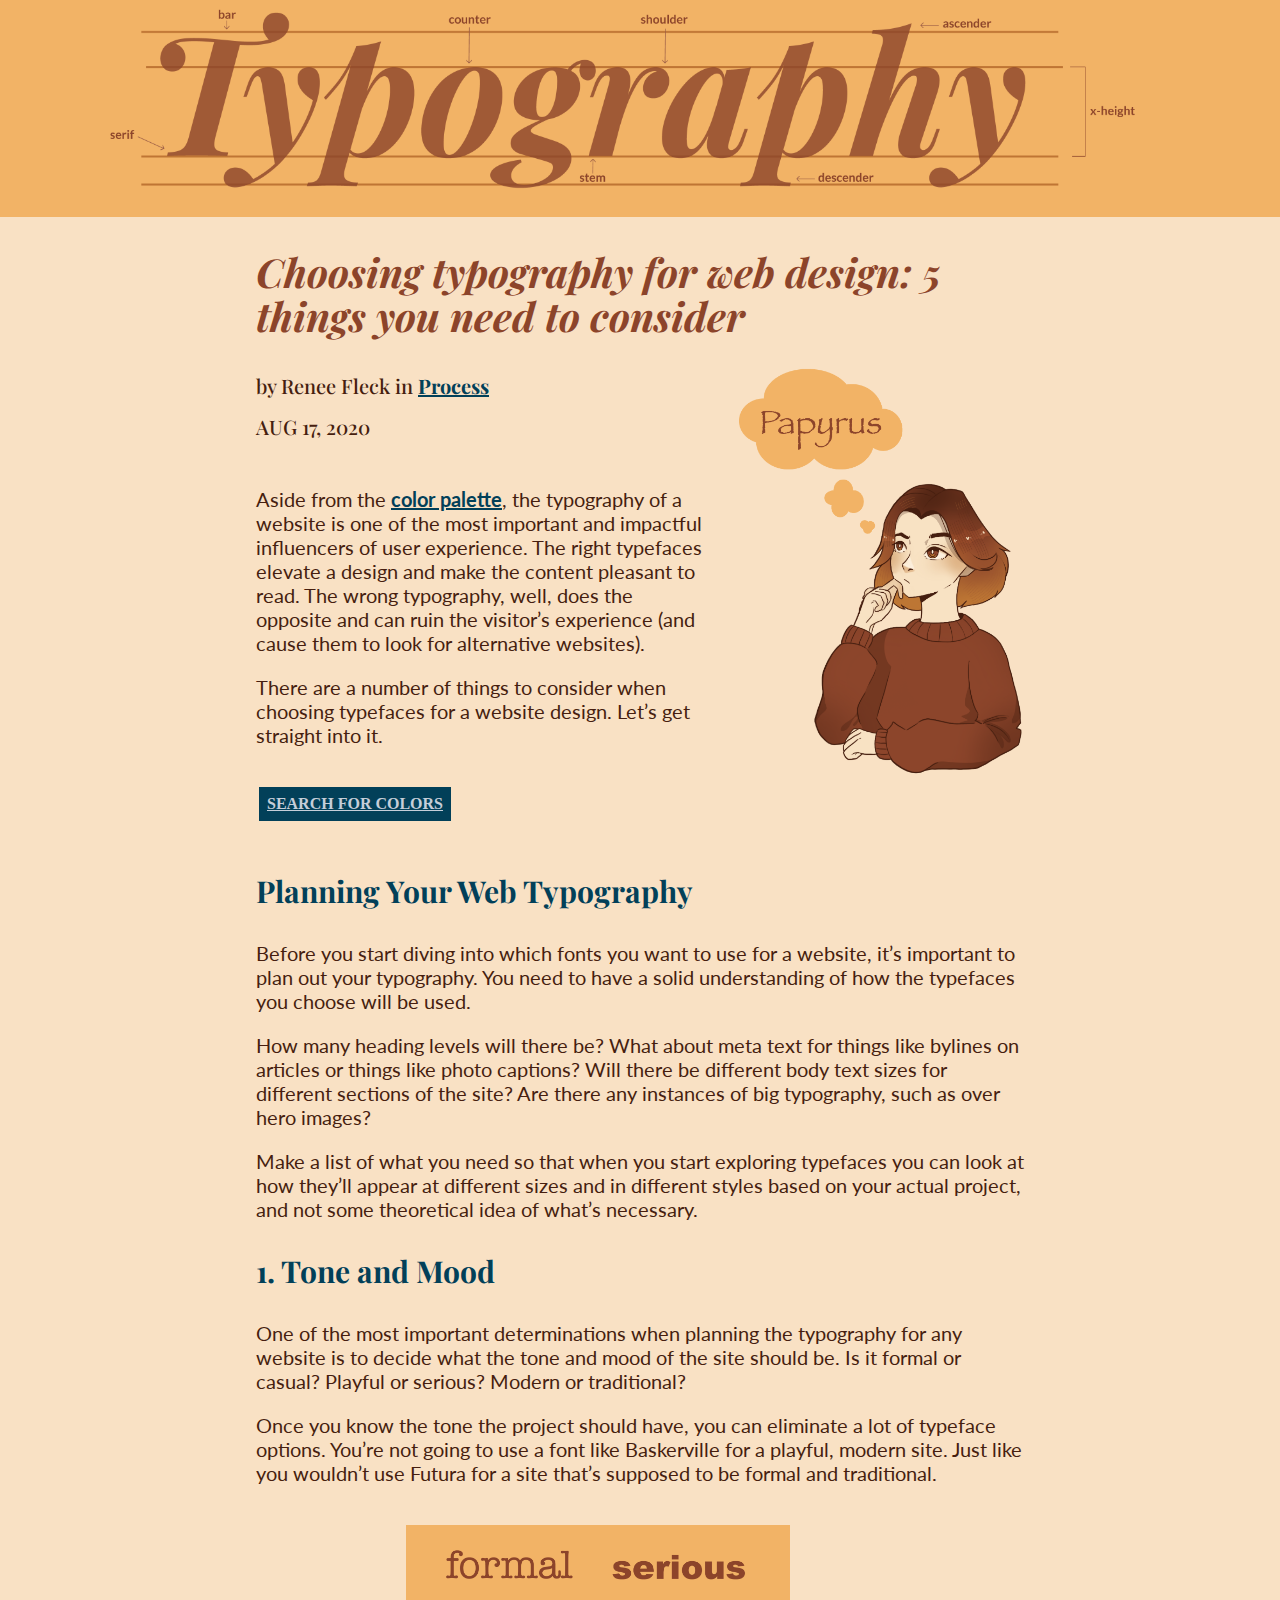
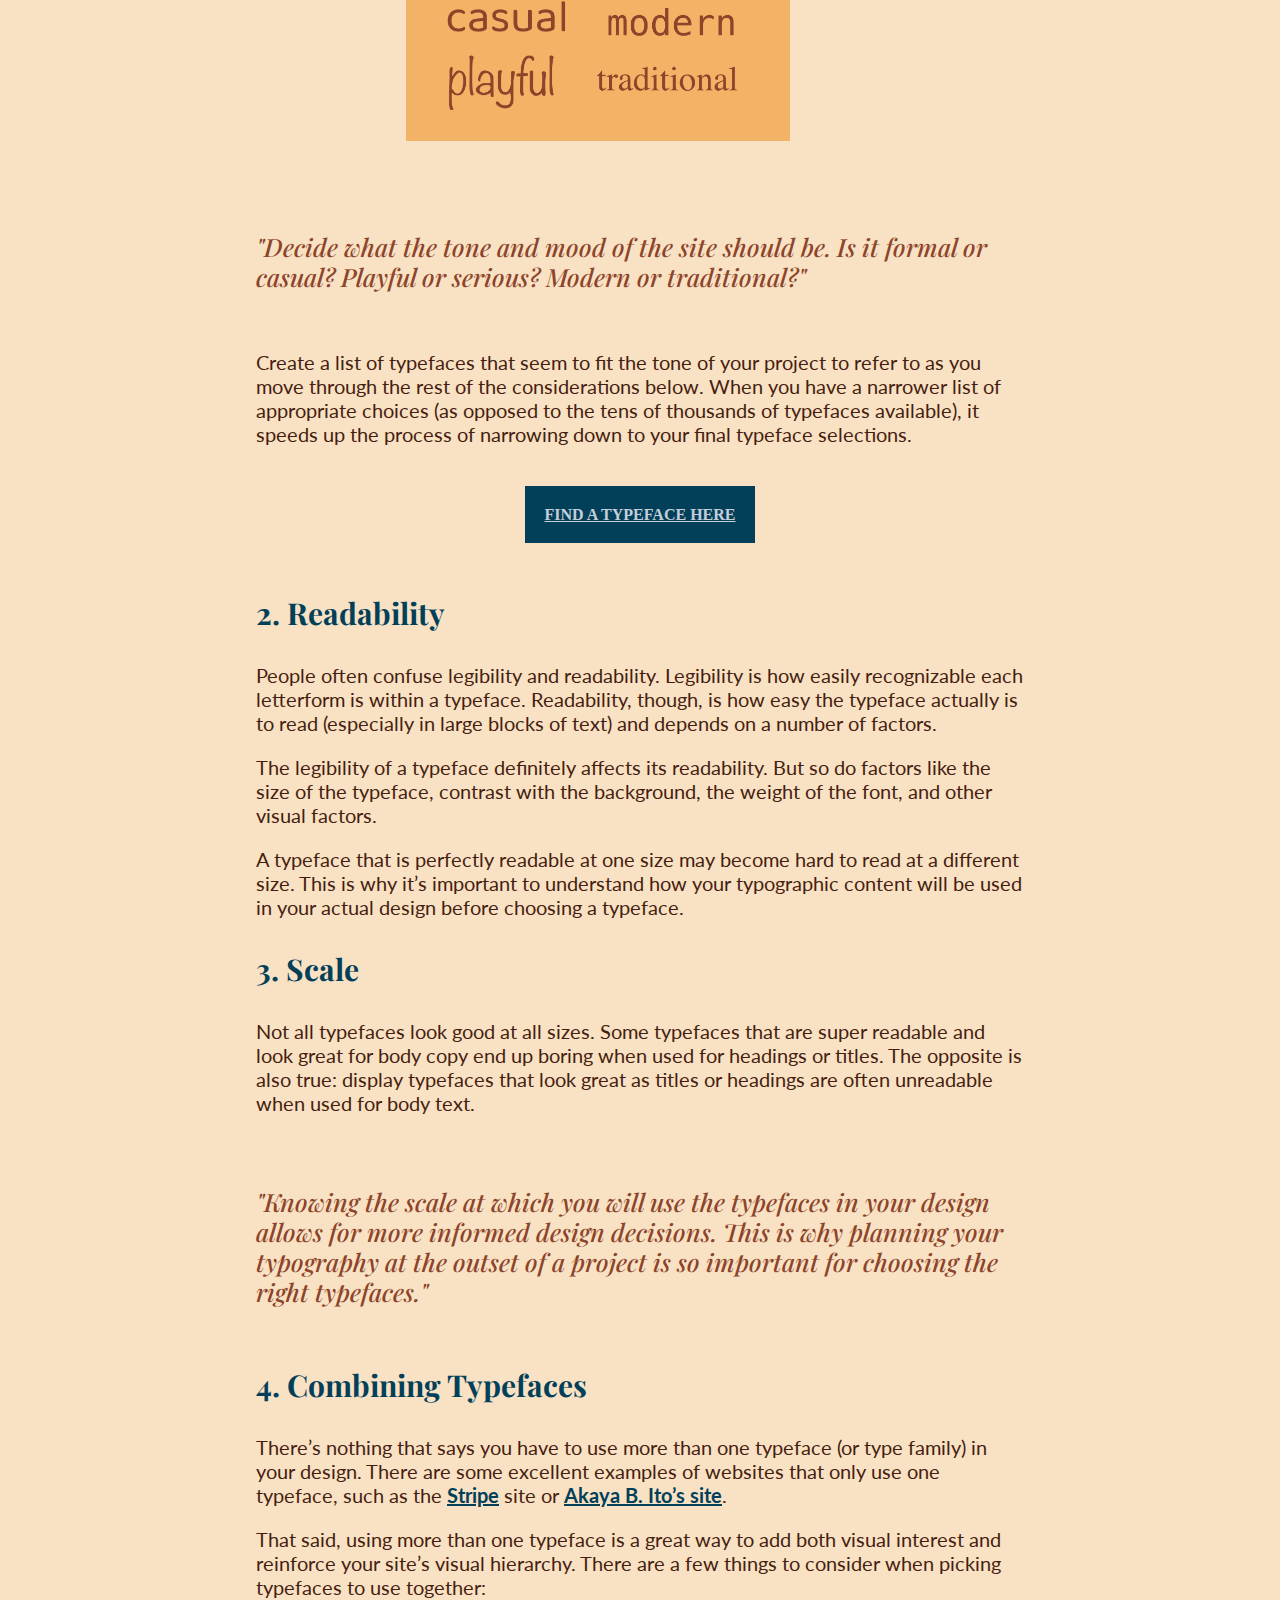
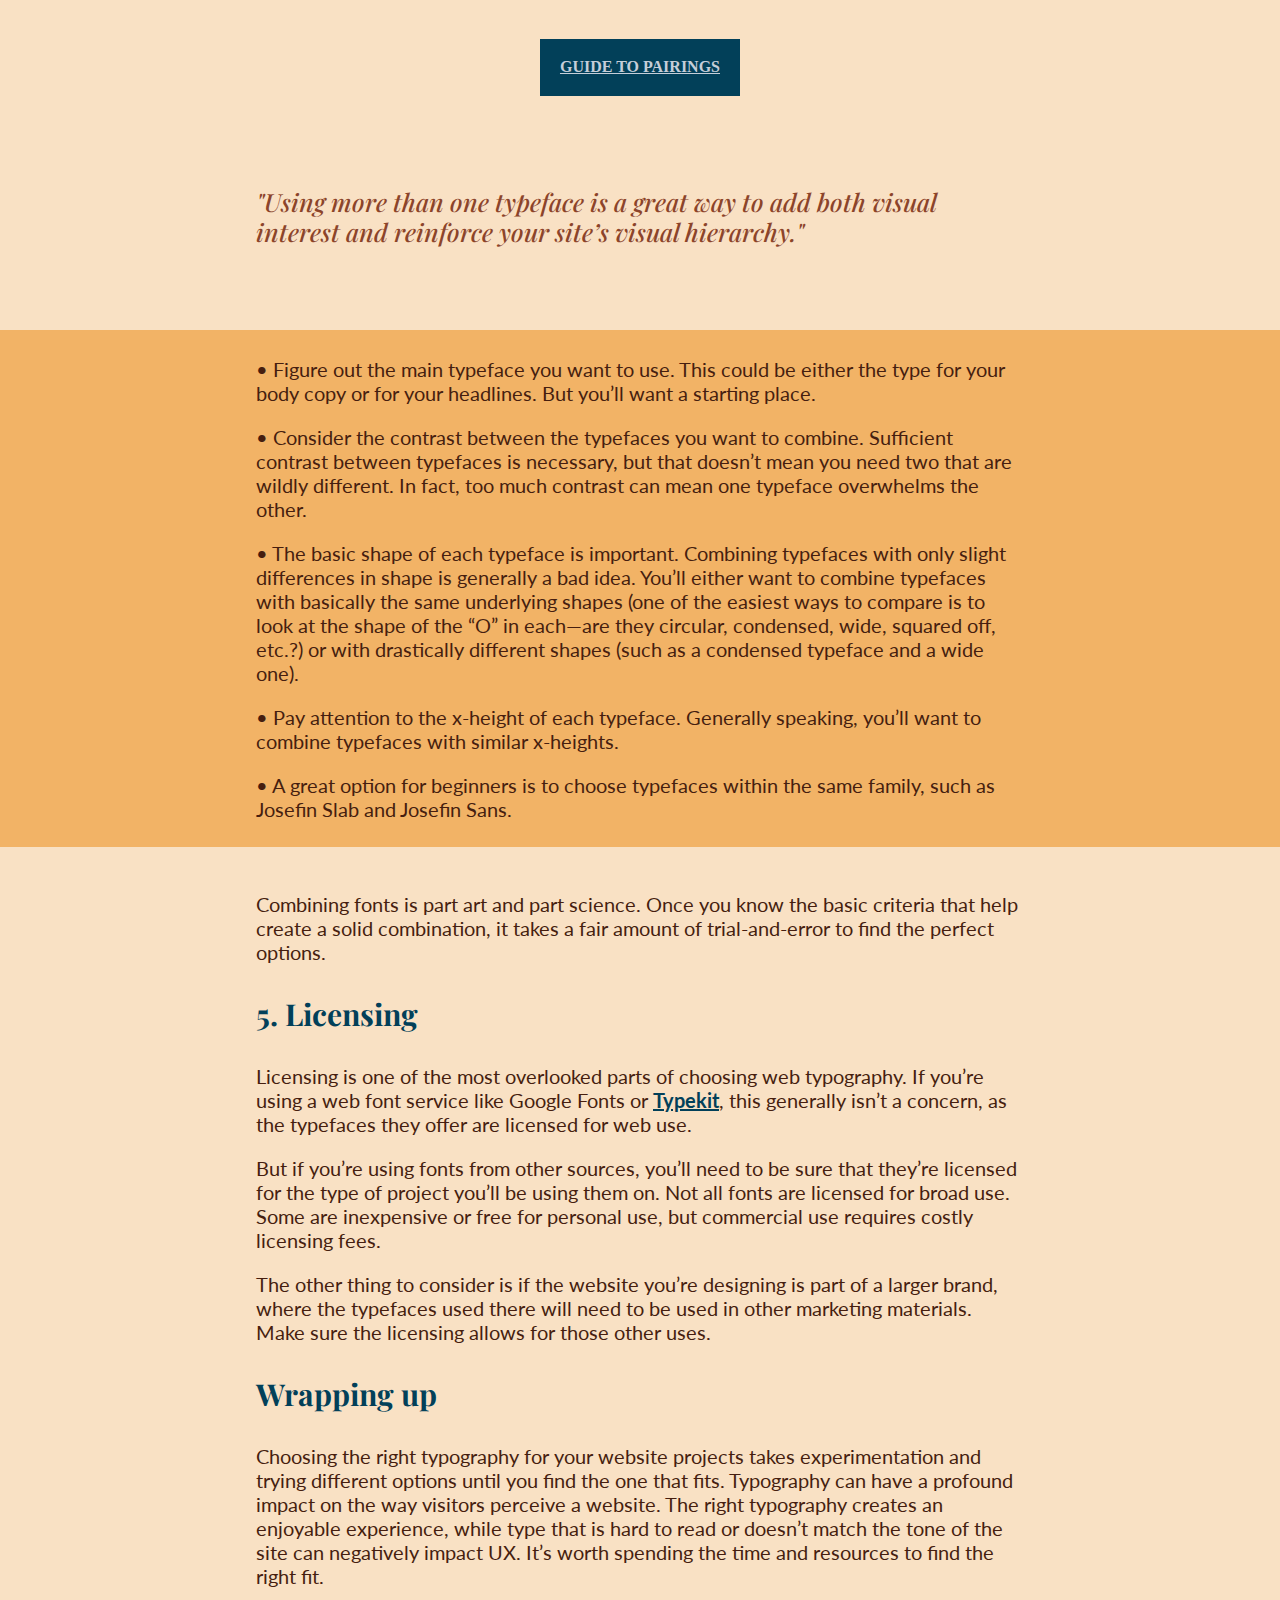
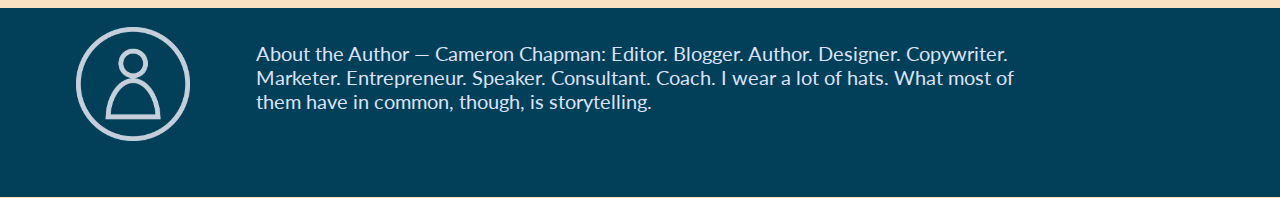
==== index.html @ a869e42e "Add files via upload" ====
<!doctype html>
<html>
<head>
<meta charset="UTF-8">
<title>Typography</title>
	<style type="text/css"> </style>
	<script type="text/javascript" src="JS/JS_animations.js"></script>
<link href="style.css" rel="stylesheet" type="text/css">
<link rel="preconnect" href="https://fonts.googleapis.com">
<link rel="preconnect" href="https://fonts.gstatic.com" crossorigin>
<link href="https://fonts.googleapis.com/css2?family=Playfair+Display:ital,wght@0,400..900;1,400..900&display=swap" rel="stylesheet">
	
	<link rel="preconnect" href="https://fonts.googleapis.com">
<link rel="preconnect" href="https://fonts.gstatic.com" crossorigin>
<link href="https://fonts.googleapis.com/css2?family=Lato:ital,wght@0,100;0,300;0,400;0,700;0,900;1,100;1,300;1,400;1,700;1,900&family=Playfair+Display:ital,wght@0,400..900;1,400..900&display=swap" rel="stylesheet">
	
</head>

<body>
	
<div class="image-wrap"></div>
	<header> 
	<h1>Choosing typography for web design: 5 things you need to consider</h1> <div class="rightAlign thinking"></div>
<h4>by Renee Fleck in <a href="https://dribbble.com/stories/categories/process" target="_blank">Process</a></h4> 
<p><h5>AUG 17, 2020</h5></p> </header>
		
	
	<p>Aside from the <a href="https://dribbble.com/stories/2018/12/19/choosing-colors-for-web-design-a-practical-ui-color-application-guide" target="_blank">color palette</a>, the typography of a website is one of the most important and impactful influencers of user experience. The right typefaces elevate a design and make the content pleasant to read. The wrong typography, well, does the opposite and can ruin the visitor’s experience (and cause them to look for alternative websites).</p> 
	
	<p>There are a number of things to consider when choosing typefaces for a website design. Let’s get straight into it.</p>
	<p><div class="button center"><a href="https://color.adobe.com/explore">SEARCH FOR COLORS</a></div></p>
	
	<h3>Planning Your Web Typography</h3>
	<p>Before you start diving into which fonts you want to use for a website, it’s important to plan out your typography. You need to have a solid understanding of how the typefaces you choose will be used.</p>
	<p>How many heading levels will there be? What about meta text for things like bylines on articles or things like photo captions? Will there be different body text sizes for different sections of the site? Are there any instances of big typography, such as over hero images?</p>
	<p>Make a list of what you need so that when you start exploring typefaces you can look at how they’ll appear at different sizes and in different styles based on your actual project, and not some theoretical idea of what’s necessary.</p>
	<h3>1. Tone and Mood</h3>
	
	
	<p>One of the most important determinations when planning the typography for any website is to decide what the tone and mood of the site should be. Is it formal or casual? Playful or serious? Modern or traditional?</p>
	<p>Once you know the tone the project should have, you can eliminate a lot of typeface options. You’re not going to use a font like Baskerville for a playful, modern site. Just like you wouldn’t use Futura for a site that’s supposed to be formal and traditional.</p>
	
	<p> <img class="center" src="font_mood.png" width= "50%" alt=""> </p>
	
	<p><h6>"Decide what the tone and mood of the site should be. Is it formal or casual? Playful or serious? Modern or traditional?"</h6></p>
	
	<p>Create a list of typefaces that seem to fit the tone of your project to refer to as you move through the rest of the considerations below. When you have a narrower list of appropriate choices (as opposed to the tens of thousands of typefaces available), it speeds up the process of narrowing down to your final typeface selections.</p>
	<p><div class="button center"><a href="https://fonts.google.com">FIND A TYPEFACE HERE</a></div></p>
	
		<h3> 2. Readability </h3>
	
	<p> People often confuse legibility and readability. Legibility is how easily recognizable each letterform is within a typeface. Readability, though, is how easy the typeface actually is to read (especially in large blocks of text) and depends on a number of factors.</p>
	<p>The legibility of a typeface definitely affects its readability. But so do factors like the size of the typeface, contrast with the background, the weight of the font, and other visual factors.</p>
	<p>A typeface that is perfectly readable at one size may become hard to read at a different size. This is why it’s important to understand how your typographic content will be used in your actual design before choosing a typeface.</p>
	
	<h3>3. Scale</h3>

	<p> Not all typefaces look good at all sizes. Some typefaces that are super readable and look great for body copy end up boring when used for headings or titles. The opposite is also true: display typefaces that look great as titles or headings are often unreadable when used for body text.</p>
	
	<p><h6>"Knowing the scale at which you will use the typefaces in your design allows for more informed design decisions. This is why planning your typography at the outset of a project is so important for choosing the right typefaces."</h6></p>

	<h3>4. Combining Typefaces</h3>
	<p>There’s nothing that says you have to use more than one typeface (or type family) in your design. There are some excellent examples of websites that only use one typeface, such as the <a href="https://stripe.com" target="_blank">Stripe</a> site or <a href="https://ayakaito.com" target="_blank">Akaya B. Ito’s site</a>.</p>

	<p>That said, using more than one typeface is a great way to add both visual interest and reinforce your site’s visual hierarchy. There are a few things to consider when picking typefaces to use together:</p>
	<p><div class="button center"><a href="https://www.canva.com/learn/the-ultimate-guide-to-font-pairing/">GUIDE TO PAIRINGS</a></div></p>

	<p><h6>"Using more than one typeface is a great way to add both visual interest and reinforce your site’s visual hierarchy."</h6></p>

	<h7> <section> <p> 
		• Figure out the main typeface you want to use. This could be either the type for your body copy or for your headlines. But you’ll want a starting place. </p>
		<p>• Consider the contrast between the typefaces you want to combine. Sufficient contrast between typefaces is necessary, but that doesn’t mean you need two that are wildly different. In fact, too much contrast can mean one typeface overwhelms the other. </p>

		<p>• The basic shape of each typeface is important. Combining typefaces with only slight differences in shape is generally a bad idea. You’ll either want to combine typefaces with basically the same underlying shapes (one of the easiest ways to compare is to look at the shape of the “O” in each—are they circular, condensed, wide, squared off, etc.?) or with drastically different shapes (such as a condensed typeface and a wide one). </p>

		<p>	• Pay attention to the x-height of each typeface. Generally speaking, you’ll want to combine typefaces with similar x-heights. </p>

		<p>• A great option for beginners is to choose typefaces within the same family, such as Josefin Slab and Josefin Sans.</p> </section> </h7>
	
	<p>Combining fonts is part art and part science. Once you know the basic criteria that help create a solid combination, it takes a fair amount of trial-and-error to find the perfect options.</p>
	
		<h3>5. Licensing</h3> 
	<p>Licensing is one of the most overlooked parts of choosing web typography. If you’re using a web font service like Google Fonts or <a href="https://fonts.adobe.com/fonts?ref=tk.com" target="_blank">Typekit</a>, this generally isn’t a concern, as the typefaces they offer are licensed for web use.</p>

	<p>But if you’re using fonts from other sources, you’ll need to be sure that they’re licensed for the type of project you’ll be using them on. Not all fonts are licensed for broad use. Some are inexpensive or free for personal use, but commercial use requires costly licensing fees. </p>

	<p>The other thing to consider is if the website you’re designing is part of a larger brand, where the typefaces used there will need to be used in other marketing materials. Make sure the licensing allows for those other uses.</p>

	<h3>Wrapping up</h3>
	<p>Choosing the right typography for your website projects takes experimentation and trying different options until you find the one that fits. Typography can have a profound impact on the way visitors perceive a website. The right typography creates an enjoyable experience, while type that is hard to read or doesn’t match the tone of the site can negatively impact UX. It’s worth spending the time and resources to find the right fit.</p>
	
	

	<footer> 
	<div class="leftAlign icon"><a href="https://dribbble.com/cameron_chapman"></a></div>
	<p>About the Author — Cameron Chapman: Editor. Blogger. Author. Designer. Copywriter. Marketer. Entrepreneur. Speaker. Consultant. Coach. I wear a lot of hats. What most of them have in common, though, is storytelling.</p></footer>
	
</body>
</html>
---- style.css ----
@charset "UTF-8";
body {
    font-family: Baskerville, "Palatino Linotype", Palatino, "Century Schoolbook L", "Times New Roman", "serif";

		background-color: #f9e1c4 ;
		color: #461e0f;
		margin: 0; 
			
			}
		h1 {
			font-family: "Playfair Display", system-ui;
  			font-optical-sizing: auto;
  			font-weight: bold;
  			font-style: italic;
			font-size: 40px;
			color: #8C442A;
			padding-left: 20%;
			padding-right: 20%;
			text-align: left;
			line-height: 1.1;
			
			}


		h3 {
			font-family: "Playfair Display", system-ui;
  			font-optical-sizing: auto;
  			font-weight: bold;
  			font-style: normal;
			font-size: 30px;
			color: #024059;
			padding-left: 20%;
			padding-right: 20%;
			}

		h4 {
			font-family: "Playfair Display", system-ui;
  			font-optical-sizing: auto;
  			font-weight: 500;
  			font-style: normal;
			font-size: 20px;
			color: #461e0f;
			padding-left: 20%;
			padding-right: 20%;
			line-height: 15px;
			padding-top: 1%;
			
			
			}
	h2 {
			font-family: "Playfair Display", system-ui;
  			font-optical-sizing: auto;
  			font-weight: 500;
  			font-style: normal;
			font-size: 20px;
			color: #646C8F;
			padding-left: 20%;
			padding-right: 20%;
			line-height: 15px;
			padding-top: 1%;
		}
		
		h5 {
			font-family: "Playfair Display", system-ui;
  			font-optical-sizing: auto;
  			font-weight: 500;
  			font-style: normal;
			font-size: 20px;
			color: #461e0f;
			padding-left: 20%;
			padding-right: 20%;
			line-height: 1px;
			
			}
		h6 {
			font-family: "Playfair Display", system-ui;
  			font-optical-sizing: auto;
  			font-weight: 500;
			font-size: 25px;
			padding-left: 20%;
			padding-right: 20%;
			line-height: 30px;
			padding-top: 1%; 
			color: #8C442A;
			font-style: italic;
			
			}
h7 {
			font-family: "Playfair Display", system-ui;
  			font-optical-sizing: auto;
  			font-weight: 500;
			font-size: 20px;
			padding-left: 20%;
			padding-right: 20%;
			line-height: 25px;
			padding-top: 1%; 
			color: #8C442A;
			font-style: normal;
			
			}

		a { color: #024059 ; 
			text-decoration: underline;
			font-weight: bold ;
			
			}
		p { padding-left: 20% ;
			padding-right: 20%;
			font-family: "Lato", sans-serif;
  			font-weight: 400;
  			font-style: normal;
			line-height: 24px;
			font-size: 20px;
	
			}
			

	a:hover { color: #BF7534 ; }
	
	footer {
		
		background-color: #024059 ;
		color: #dde2f9 ; 
		padding-top: 1%;
		padding-bottom: 5%;
		
		}

	header {
		
    padding-bottom: 0.5%;
	padding-top: 0.5%;
	background-size: 100%;
		
	
}


section {
		
		background-color: #F2B366;
		color: #461e0f ; 
		padding-top: 0.5%;
		padding-bottom: 0.5%; 
		margin-left: 0%;
  		margin-right: 0%;
		

		}


	center {
  		display: block;
 		margin-left: auto;
  		margin-right: auto;
 		width: 50%;
		}
	.button a {
	background-color: #024059;
	color: #C5CED9;
	padding-top: 2%;
	padding-bottom: 2%;
	padding-left: 2%;
	padding-right: 2%;
	
		}
	.button a:hover {
	background-color: #C5CED9;
	color: #024059;
		}
.center {
	display: flex;
	justify-content: center;
	align-items: center;
	padding-right: 150px;
	padding-left: 150px;
	padding-top: 20px;
	padding-bottom: 20px;
		}
.rightAlign {
	float: right;
	padding-right: 70px;
	
	
}

.leftAlign {
	float: left;
	padding-left: 100px;
}


.image-wrap{
	position: static;
	width: 100%;
	max-width: 1500px;
	min-width: 1000px;
	height: 140px;
	bottom: 50%;
	left: 50%;
	background-image: url("type1.png");
	background-size: 100%;
	background-position: 0% 7%;
	background-repeat: no-repeat;
	padding-top: 6%;
	opacity: 100%;
	background-color: #F2B366;
	
	}

.thinking{
	
	width: 50%;
	max-width: 500px;
	min-width: 200px;
	height: 350px;
	bottom: 50%;
	left: 50%;
	padding-top: 6%;
	opacity: 100%;
	background-image: url("fonttype1.png");
	background-size: 80%;
	background-position: -10% 20%;
	background-repeat: no-repeat;
	
	}

.Loto{
	
	width: 50%;
	max-width: 500px;
	min-width: 200px;
	height: 350px;
	bottom: 50%;
	left: 50%;
	padding-top: 6%;
	opacity: 100%;
	background-image: url("fonttype2.png");
	background-size: 80%;
	background-position: -10% 20%;
	background-repeat: no-repeat;
	
	}
.pretty{
	column-count: 2;
	display: flex;
	column-gap: 50px;
	column-width: inherit;
	padding-left: 20% ;
			padding-right: 20%;
			font-family: "Lato", sans-serif;
  			font-weight: 400;
  			font-style: normal;
			line-height: 24px;
			font-size: 20px;
}

.icon{
	
	width: 50%;
	max-width: 90px;
	min-width: 90px;
	height: 100px;
	bottom: 50%;
	left: 50%;
	padding-top: 6%;
	opacity: 100%;
	background-image: url("person_icon.png");
	background-size: 60%;
	background-position: 100% 10%;
	background-repeat: no-repeat;
	}
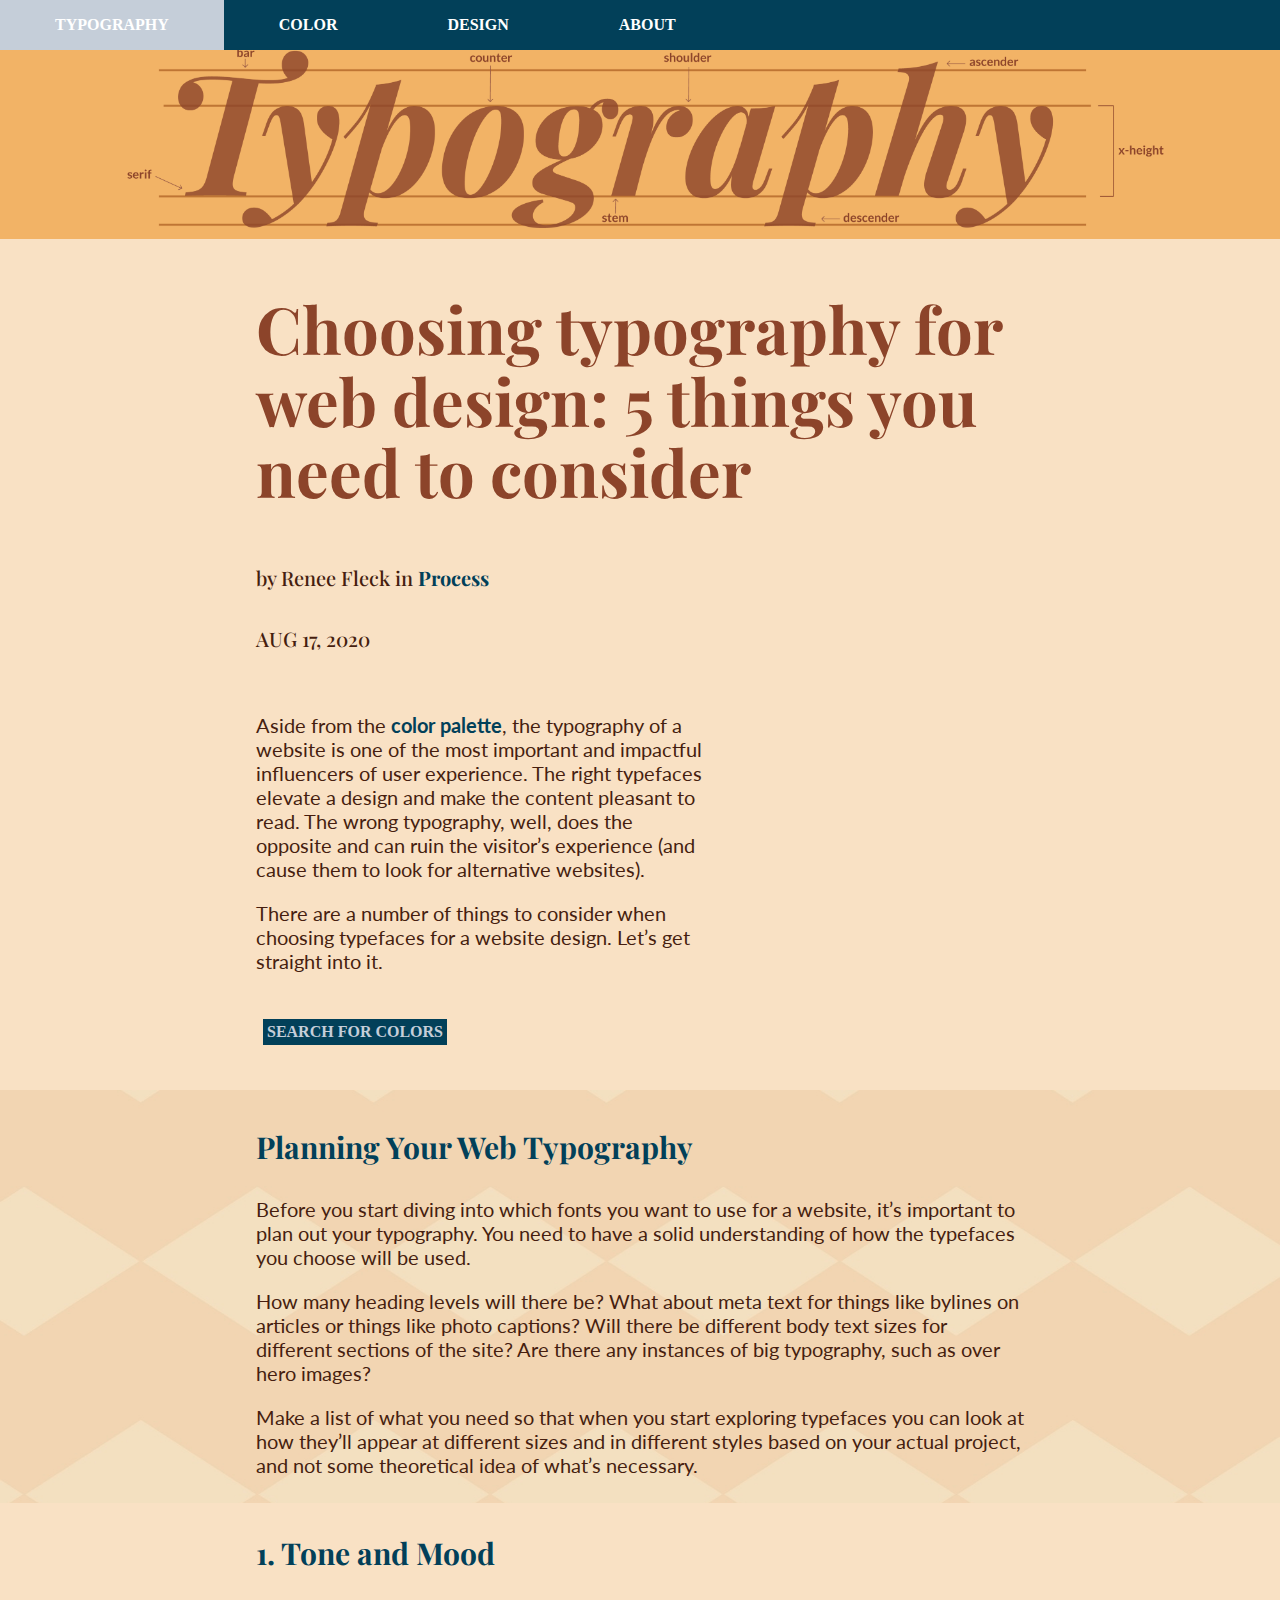
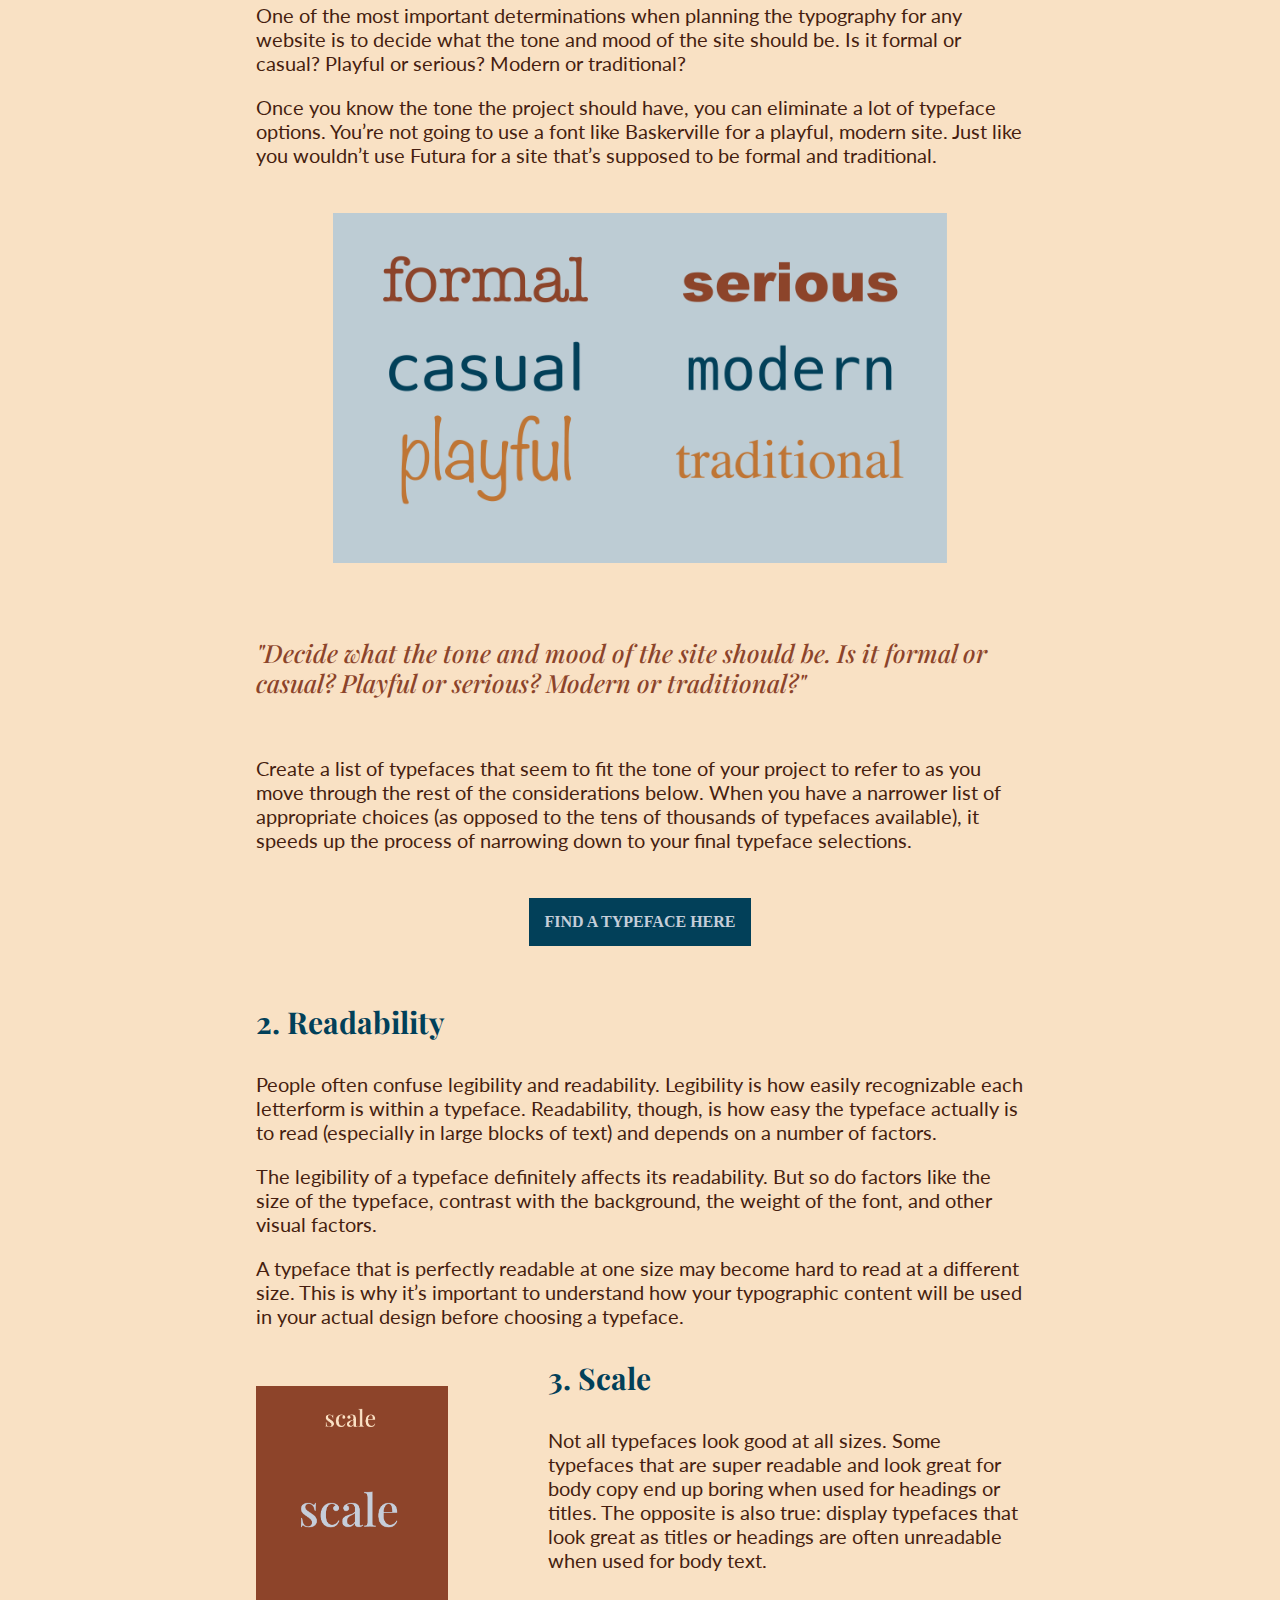
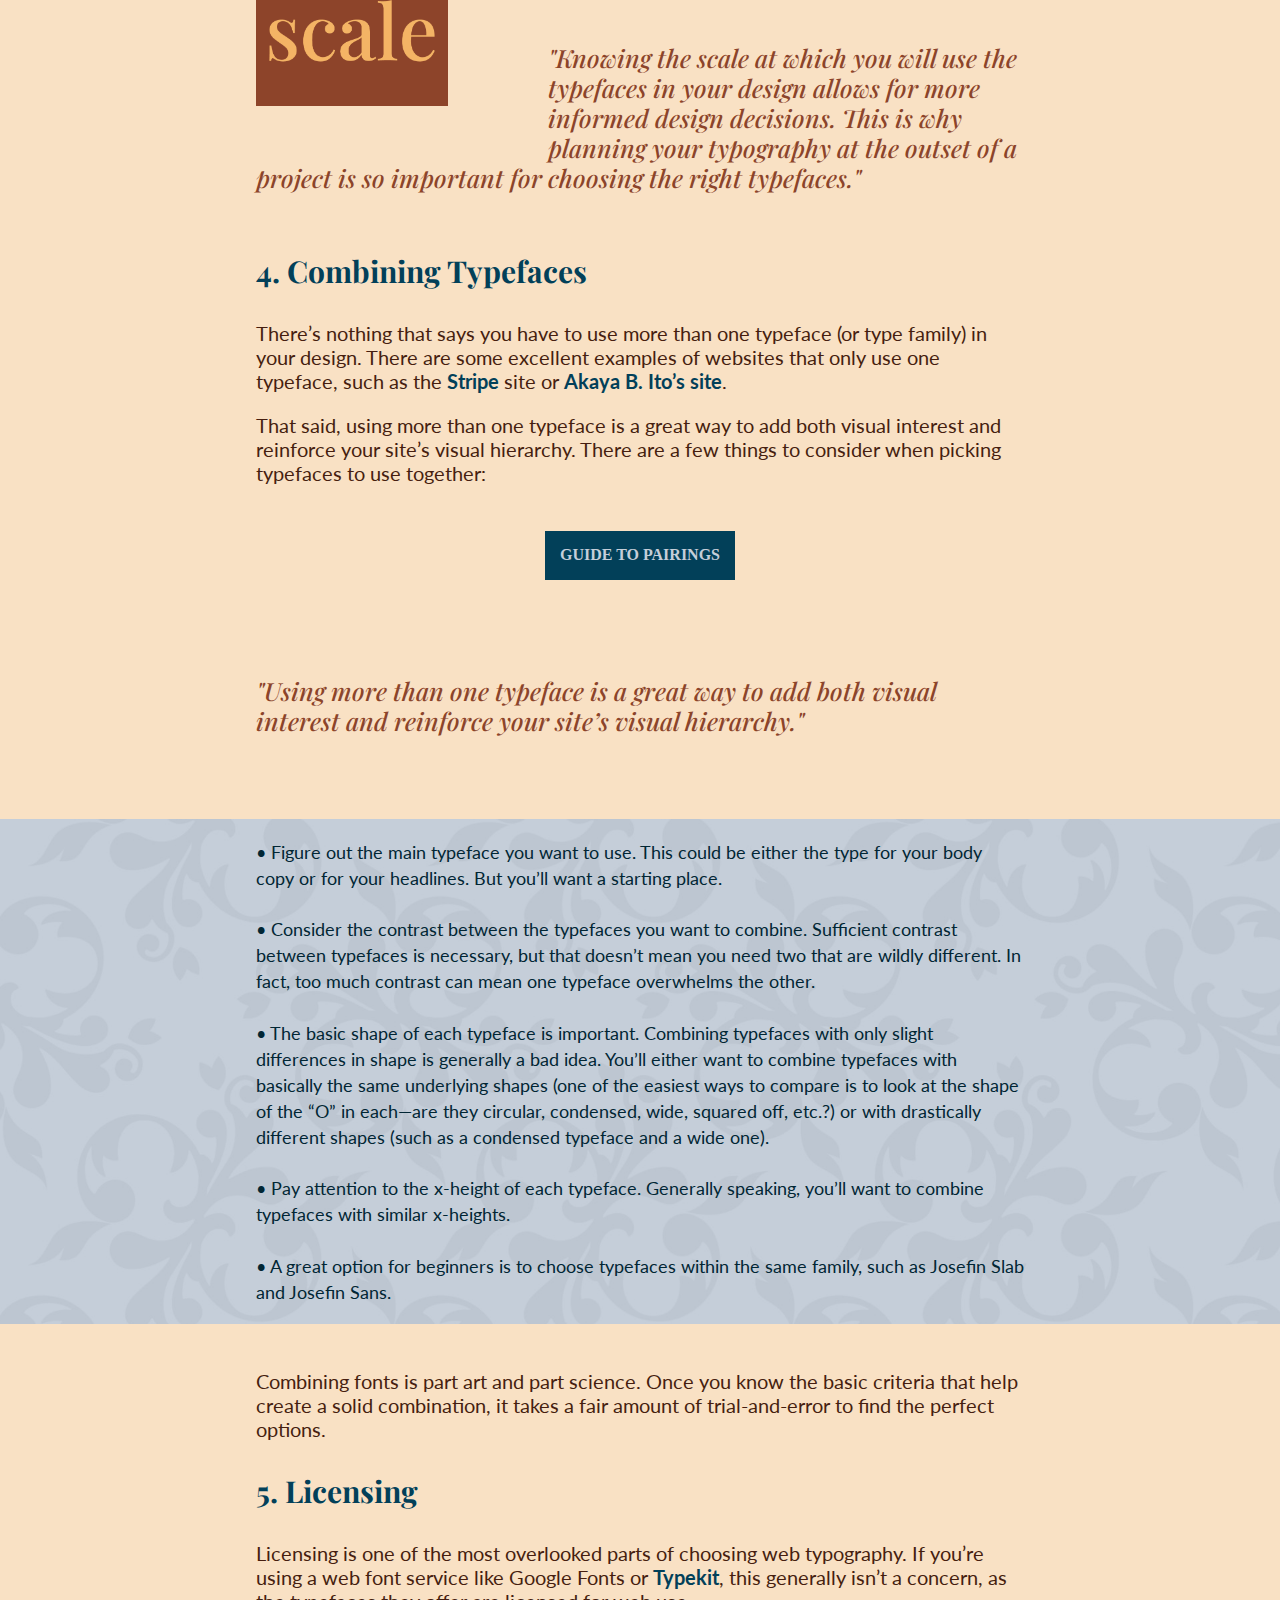
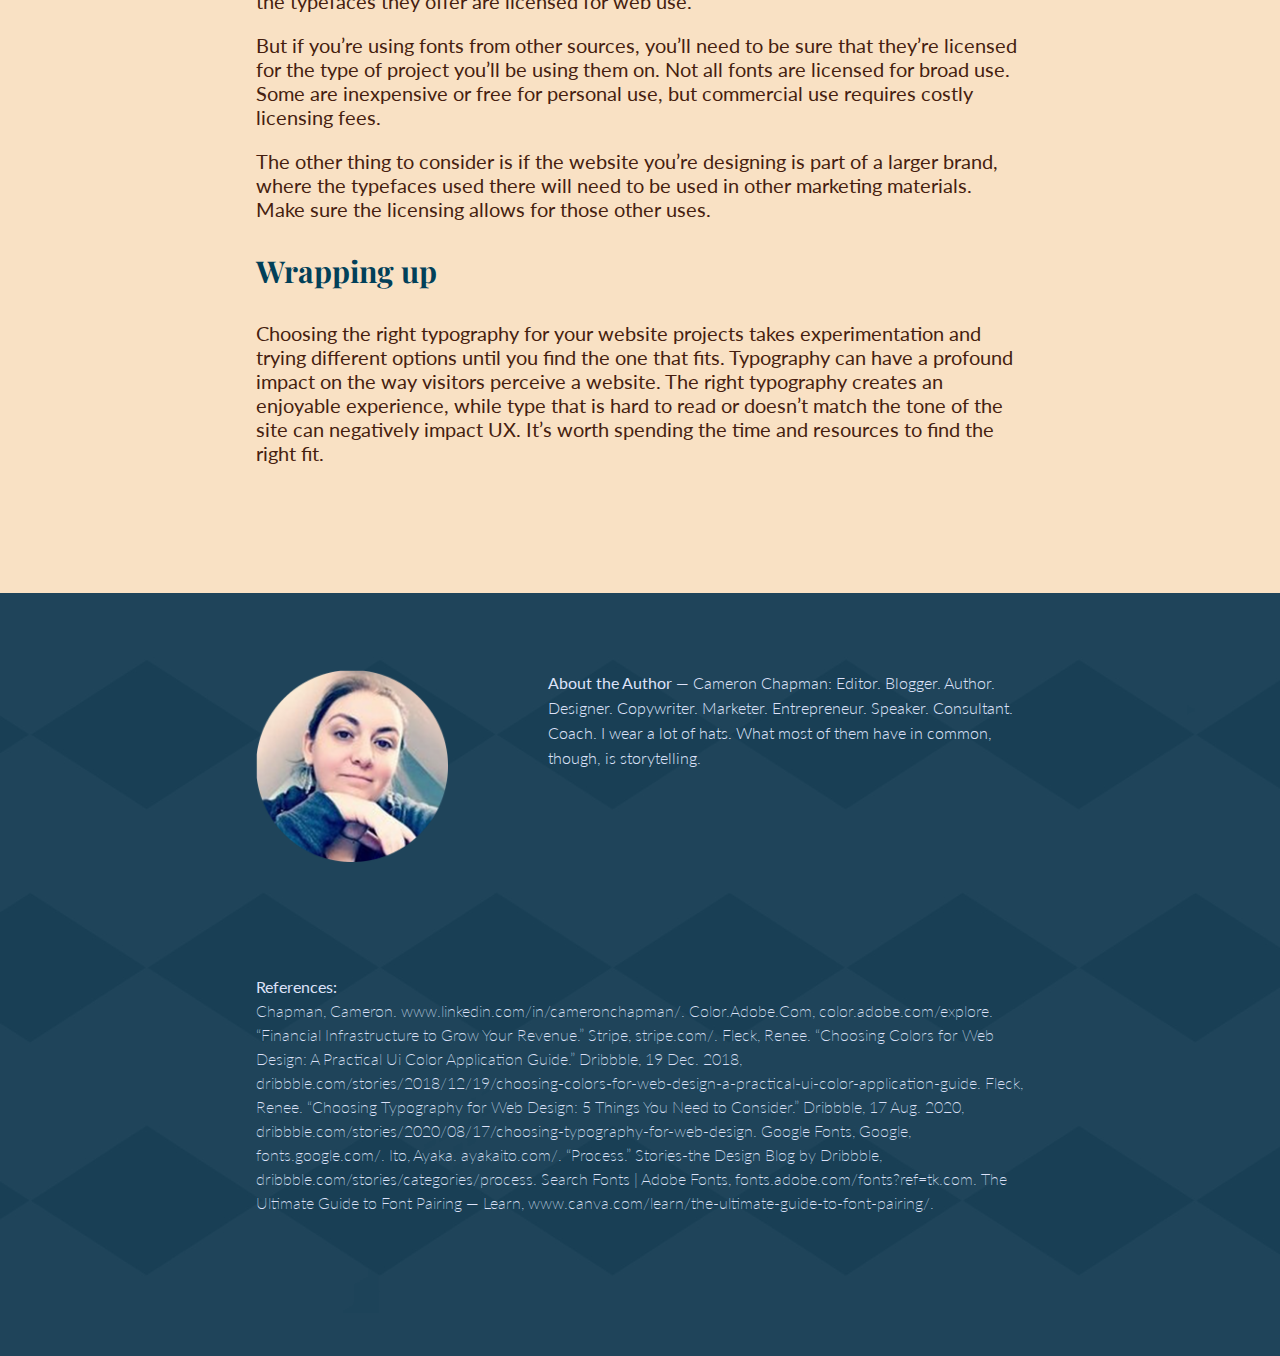
==== commit 91676fd5: "Add files via upload" ====
--- a/index.html
+++ b/index.html
@@ -18,34 +18,44 @@
 
 <body>
 	
-<div class="image-wrap"></div>
-	<header> 
-	<h1>Choosing typography for web design: 5 things you need to consider</h1> <div class="rightAlign thinking"></div>
-<h4>by Renee Fleck in <a href="https://dribbble.com/stories/categories/process" target="_blank">Process</a></h4> 
+<ul class="topnav">
+  <li><a class="active" href="typography.html">TYPOGRAPHY</a></li>
+  <li><a href="color.html">COLOR</a></li>
+  <li><a href="design.html">DESIGN</a></li>
+  <li><a href="about.html">ABOUT</a></li>
+</ul>
+	
+<img src="type1.png" alt="" width="100%" id="typomage"/>
+<header> 
+  <h1>Choosing typography for web design: 5 things you need to consider</h1> <div class="rightAlign thinking"></div>
+		<h4>by Renee Fleck in <a href="https://dribbble.com/stories/categories/process" target="_blank">Process</a></h4>
 <p><h5>AUG 17, 2020</h5></p> </header>
 		
 	
 	<p>Aside from the <a href="https://dribbble.com/stories/2018/12/19/choosing-colors-for-web-design-a-practical-ui-color-application-guide" target="_blank">color palette</a>, the typography of a website is one of the most important and impactful influencers of user experience. The right typefaces elevate a design and make the content pleasant to read. The wrong typography, well, does the opposite and can ruin the visitor’s experience (and cause them to look for alternative websites).</p> 
 	
 	<p>There are a number of things to consider when choosing typefaces for a website design. Let’s get straight into it.</p>
-	<p><div class="button center"><a href="https://color.adobe.com/explore">SEARCH FOR COLORS</a></div></p>
 	
-	<h3>Planning Your Web Typography</h3>
+	<p><div class="button centerwhoop"><a href="https://color.adobe.com/explore" target="_blank">SEARCH FOR COLORS</a></div></p>
+	
+	<div class="background4"> <h3>Planning Your Web Typography</h3>
 	<p>Before you start diving into which fonts you want to use for a website, it’s important to plan out your typography. You need to have a solid understanding of how the typefaces you choose will be used.</p>
 	<p>How many heading levels will there be? What about meta text for things like bylines on articles or things like photo captions? Will there be different body text sizes for different sections of the site? Are there any instances of big typography, such as over hero images?</p>
-	<p>Make a list of what you need so that when you start exploring typefaces you can look at how they’ll appear at different sizes and in different styles based on your actual project, and not some theoretical idea of what’s necessary.</p>
+	<p>Make a list of what you need so that when you start exploring typefaces you can look at how they’ll appear at different sizes and in different styles based on your actual project, and not some theoretical idea of what’s necessary.</p></div>
+
 	<h3>1. Tone and Mood</h3>
 	
 	
 	<p>One of the most important determinations when planning the typography for any website is to decide what the tone and mood of the site should be. Is it formal or casual? Playful or serious? Modern or traditional?</p>
 	<p>Once you know the tone the project should have, you can eliminate a lot of typeface options. You’re not going to use a font like Baskerville for a playful, modern site. Just like you wouldn’t use Futura for a site that’s supposed to be formal and traditional.</p>
 	
-	<p> <img class="center" src="font_mood.png" width= "50%" alt=""> </p>
+	<p> <center><img src="illustrationwebpage1.png" width= "80%" alt=""></center> </p>
+
 	
 	<p><h6>"Decide what the tone and mood of the site should be. Is it formal or casual? Playful or serious? Modern or traditional?"</h6></p>
 	
 	<p>Create a list of typefaces that seem to fit the tone of your project to refer to as you move through the rest of the considerations below. When you have a narrower list of appropriate choices (as opposed to the tens of thousands of typefaces available), it speeds up the process of narrowing down to your final typeface selections.</p>
-	<p><div class="button center"><a href="https://fonts.google.com">FIND A TYPEFACE HERE</a></div></p>
+	<p><div class="button centerwhoop"><a href="https://fonts.google.com" target="_blank">FIND A TYPEFACE HERE</a></div></p>
 	
 		<h3> 2. Readability </h3>
 	
@@ -53,7 +63,7 @@
 	<p>The legibility of a typeface definitely affects its readability. But so do factors like the size of the typeface, contrast with the background, the weight of the font, and other visual factors.</p>
 	<p>A typeface that is perfectly readable at one size may become hard to read at a different size. This is why it’s important to understand how your typographic content will be used in your actual design before choosing a typeface.</p>
 	
-	<h3>3. Scale</h3>
+	<p> <img class="leftAlign1" src="scale.png" width= "25%" alt=""> </p><h3>3. Scale</h3>
 
 	<p> Not all typefaces look good at all sizes. Some typefaces that are super readable and look great for body copy end up boring when used for headings or titles. The opposite is also true: display typefaces that look great as titles or headings are often unreadable when used for body text.</p>
 	
@@ -63,19 +73,19 @@
 	<p>There’s nothing that says you have to use more than one typeface (or type family) in your design. There are some excellent examples of websites that only use one typeface, such as the <a href="https://stripe.com" target="_blank">Stripe</a> site or <a href="https://ayakaito.com" target="_blank">Akaya B. Ito’s site</a>.</p>
 
 	<p>That said, using more than one typeface is a great way to add both visual interest and reinforce your site’s visual hierarchy. There are a few things to consider when picking typefaces to use together:</p>
-	<p><div class="button center"><a href="https://www.canva.com/learn/the-ultimate-guide-to-font-pairing/">GUIDE TO PAIRINGS</a></div></p>
+	<p><div class="button centerwhoop"><a href="https://www.canva.com/learn/the-ultimate-guide-to-font-pairing/" target="_blank">GUIDE TO PAIRINGS</a></div></p>
 
 	<p><h6>"Using more than one typeface is a great way to add both visual interest and reinforce your site’s visual hierarchy."</h6></p>
 
-	<h7> <section> <p> 
-		• Figure out the main typeface you want to use. This could be either the type for your body copy or for your headlines. But you’ll want a starting place. </p>
-		<p>• Consider the contrast between the typefaces you want to combine. Sufficient contrast between typefaces is necessary, but that doesn’t mean you need two that are wildly different. In fact, too much contrast can mean one typeface overwhelms the other. </p>
+	<h7> <div class="background2"> 
+		<div class="p3"> • Figure out the main typeface you want to use. This could be either the type for your body copy or for your headlines. But you’ll want a starting place. </div>
+		<div class="p3">• Consider the contrast between the typefaces you want to combine. Sufficient contrast between typefaces is necessary, but that doesn’t mean you need two that are wildly different. In fact, too much contrast can mean one typeface overwhelms the other. </div>
 
-		<p>• The basic shape of each typeface is important. Combining typefaces with only slight differences in shape is generally a bad idea. You’ll either want to combine typefaces with basically the same underlying shapes (one of the easiest ways to compare is to look at the shape of the “O” in each—are they circular, condensed, wide, squared off, etc.?) or with drastically different shapes (such as a condensed typeface and a wide one). </p>
+		<div class="p3">• The basic shape of each typeface is important. Combining typefaces with only slight differences in shape is generally a bad idea. You’ll either want to combine typefaces with basically the same underlying shapes (one of the easiest ways to compare is to look at the shape of the “O” in each—are they circular, condensed, wide, squared off, etc.?) or with drastically different shapes (such as a condensed typeface and a wide one). </div>
 
-		<p>	• Pay attention to the x-height of each typeface. Generally speaking, you’ll want to combine typefaces with similar x-heights. </p>
+		<div class="p3">• Pay attention to the x-height of each typeface. Generally speaking, you’ll want to combine typefaces with similar x-heights. </div>
 
-		<p>• A great option for beginners is to choose typefaces within the same family, such as Josefin Slab and Josefin Sans.</p> </section> </h7>
+		<div class="p3">• A great option for beginners is to choose typefaces within the same family, such as Josefin Slab and Josefin Sans.</div> </div> </h7>
 	
 	<p>Combining fonts is part art and part science. Once you know the basic criteria that help create a solid combination, it takes a fair amount of trial-and-error to find the perfect options.</p>
 	
@@ -87,13 +97,27 @@
 	<p>The other thing to consider is if the website you’re designing is part of a larger brand, where the typefaces used there will need to be used in other marketing materials. Make sure the licensing allows for those other uses.</p>
 
 	<h3>Wrapping up</h3>
-	<p>Choosing the right typography for your website projects takes experimentation and trying different options until you find the one that fits. Typography can have a profound impact on the way visitors perceive a website. The right typography creates an enjoyable experience, while type that is hard to read or doesn’t match the tone of the site can negatively impact UX. It’s worth spending the time and resources to find the right fit.</p>
+	<div class="paddingbottom"> Choosing the right typography for your website projects takes experimentation and trying different options until you find the one that fits. Typography can have a profound impact on the way visitors perceive a website. The right typography creates an enjoyable experience, while type that is hard to read or doesn’t match the tone of the site can negatively impact UX. It’s worth spending the time and resources to find the right fit. </div>
 	
 	
 
-	<footer> 
-	<div class="leftAlign icon"><a href="https://dribbble.com/cameron_chapman"></a></div>
-	<p>About the Author — Cameron Chapman: Editor. Blogger. Author. Designer. Copywriter. Marketer. Entrepreneur. Speaker. Consultant. Coach. I wear a lot of hats. What most of them have in common, though, is storytelling.</p></footer>
+<footer> 
+	
+	<div class= "p2"> <a href="https://www.linkedin.com/in/cameronchapman/" target="_blank"> <img src="person_image.png" width="25%" alt="" class="leftAlign2"/></a><b>About the Author</b> — Cameron Chapman: Editor. Blogger. Author. Designer. Copywriter. Marketer. Entrepreneur. Speaker. Consultant. Coach. I wear a lot of hats. What most of them have in common, though, is storytelling.
+	</div>
+
+	<div class= "referencesbold"><b>References:</b> </div>
+	<div class= "references">Chapman, Cameron. www.linkedin.com/in/cameronchapman/. 
+	Color.Adobe.Com, color.adobe.com/explore. 
+	“Financial Infrastructure to Grow Your Revenue.” Stripe, stripe.com/. 
+	Fleck, Renee. “Choosing Colors for Web Design: A Practical Ui Color Application Guide.” Dribbble, 19 Dec. 2018, dribbble.com/stories/2018/12/19/choosing-colors-for-web-design-a-practical-ui-color-application-guide. 
+	Fleck, Renee. “Choosing Typography for Web Design: 5 Things You Need to Consider.” Dribbble, 17 Aug. 2020, dribbble.com/stories/2020/08/17/choosing-typography-for-web-design. 
+	Google Fonts, Google, fonts.google.com/. 
+	Ito, Ayaka. ayakaito.com/. 
+	“Process.” Stories-the Design Blog by Dribbble, dribbble.com/stories/categories/process. 
+	Search Fonts | Adobe Fonts, fonts.adobe.com/fonts?ref=tk.com. 
+	The Ultimate Guide to Font Pairing — Learn, www.canva.com/learn/the-ultimate-guide-to-font-pairing/. 
+		</div></footer>
 	
 </body>
 </html>
--- a/style.css
+++ b/style.css
@@ -11,8 +11,8 @@
 			font-family: "Playfair Display", system-ui;
   			font-optical-sizing: auto;
   			font-weight: bold;
-  			font-style: italic;
-			font-size: 40px;
+  			font-style: normal;
+			font-size: 65px;
 			color: #8C442A;
 			padding-left: 20%;
 			padding-right: 20%;
@@ -37,27 +37,25 @@
 			font-family: "Playfair Display", system-ui;
   			font-optical-sizing: auto;
   			font-weight: 500;
-  			font-style: normal;
 			font-size: 20px;
 			color: #461e0f;
 			padding-left: 20%;
 			padding-right: 20%;
-			line-height: 15px;
+			line-height: 28px;
+			padding-top: 1%; 
+			
+			}
+	h2 {
+			font-family: "Playfair Display", system-ui;
+  			font-optical-sizing: auto;
+  			font-weight: 500;
+  			font-style: normal;
+			font-size: 20px;
+			color: #646C8F;
+			padding-left: 20%;
+			padding-right: 20%;
+			line-height: 28px;
 			padding-top: 1%;
-			
-			
-			}
-	h2 {
-			font-family: "Playfair Display", system-ui;
-  			font-optical-sizing: auto;
-  			font-weight: 500;
-  			font-style: normal;
-			font-size: 20px;
-			color: #646C8F;
-			padding-left: 20%;
-			padding-right: 20%;
-			line-height: 15px;
-			padding-top: 1%;
 		}
 		
 		h5 {
@@ -69,7 +67,7 @@
 			color: #461e0f;
 			padding-left: 20%;
 			padding-right: 20%;
-			line-height: 1px;
+			line-height: 28px;
 			
 			}
 		h6 {
@@ -99,8 +97,21 @@
 			
 			}
 
+h9 {
+			font-family: "Playfair Display", system-ui;
+  			font-optical-sizing: auto;
+  			font-weight: 500;
+			text-decoration: underline;
+			font-size: 20px;
+			color: #461e0f;
+			padding-left: 20%;
+			padding-right: 20%;
+			line-height: 15px;
+			padding-top: 1%;
+		}
+
 		a { color: #024059 ; 
-			text-decoration: underline;
+			text-decoration: none;
 			font-weight: bold ;
 			
 			}
@@ -121,8 +132,12 @@
 		
 		background-color: #024059 ;
 		color: #dde2f9 ; 
-		padding-top: 1%;
-		padding-bottom: 5%;
+		padding-bottom: 10%;
+		padding-top: 5%;
+		bottom: 0;
+		overflow: auto;
+		background-image: url("background3.jpg");
+		background-size: 100%;
 		
 		}
 
@@ -151,10 +166,11 @@
 
 	center {
   		display: block;
- 		margin-left: auto;
-  		margin-right: auto;
- 		width: 50%;
-		}
+ 		margin-left: 20%;
+		margin-right: 20%;
+		padding-top: 2%;
+		}
+
 	.button a {
 	background-color: #024059;
 	color: #C5CED9;
@@ -168,43 +184,46 @@
 	background-color: #C5CED9;
 	color: #024059;
 		}
-.center {
+
+
+.rightAlign {
+	float: right;
+	padding-right: 70px;
+	padding-bottom: 5%;
+	
+}
+
+.centerwhoop {
 	display: flex;
 	justify-content: center;
 	align-items: center;
-	padding-right: 150px;
-	padding-left: 150px;
-	padding-top: 20px;
-	padding-bottom: 20px;
-		}
-.rightAlign {
-	float: right;
-	padding-right: 70px;
-	
-	
-}
-
-.leftAlign {
+	padding-right: 20%;
+	padding-left: 20%;
+	padding-top: 2%;
+	padding-bottom: 2%;
+  	border: none; 
+		}
+
+.leftAlign1 {
 	float: left;
-	padding-left: 100px;
-}
-
-
-.image-wrap{
-	position: static;
-	width: 100%;
-	max-width: 1500px;
-	min-width: 1000px;
-	height: 140px;
-	bottom: 50%;
-	left: 50%;
-	background-image: url("type1.png");
-	background-size: 100%;
-	background-position: 0% 7%;
-	background-repeat: no-repeat;
-	padding-top: 6%;
-	opacity: 100%;
-	background-color: #F2B366;
+	padding-right: 100px;
+	padding-top: 5%;
+	padding-bottom: 5%;
+	overflow: auto;
+}
+.leftAlign2 {
+	float: left;
+	padding-right: 100px;
+	padding-bottom: 5%;
+	overflow: auto;
+}
+
+
+#typomage{
+	height: auto;
+	margin: auto;
+	align-content: center;
+	padding-top: 3%;
 	
 	}
 
@@ -218,29 +237,12 @@
 	left: 50%;
 	padding-top: 6%;
 	opacity: 100%;
-	background-image: url("fonttype1.png");
-	background-size: 80%;
-	background-position: -10% 20%;
+	background-image: url("thinkingfonts.GIF");
+	background-size: 50%;
+	background-position: 0% 20%;
 	background-repeat: no-repeat;
-	
-	}
-
-.Loto{
-	
-	width: 50%;
-	max-width: 500px;
-	min-width: 200px;
-	height: 350px;
-	bottom: 50%;
-	left: 50%;
-	padding-top: 6%;
-	opacity: 100%;
-	background-image: url("fonttype2.png");
-	background-size: 80%;
-	background-position: -10% 20%;
-	background-repeat: no-repeat;
-	
-	}
+ 	}
+
 .pretty{
 	column-count: 2;
 	display: flex;
@@ -255,7 +257,7 @@
 			font-size: 20px;
 }
 
-.icon{
+.icon {
 	
 	width: 50%;
 	max-width: 90px;
@@ -265,17 +267,132 @@
 	left: 50%;
 	padding-top: 6%;
 	opacity: 100%;
-	background-image: url("person_icon.png");
 	background-size: 60%;
 	background-position: 100% 10%;
 	background-repeat: no-repeat;
 	}
 
-
-
-
-
-
-
-
-
+.p2 { 
+	padding-left: 20% ;
+	padding-right: 20%;
+	padding-top: 1% ;
+	padding-bottom: 1%;
+	font-family: "Lato", sans-serif;
+  	font-weight: 300;
+  	font-style: normal;
+	line-height: 25px;
+	font-size: 16px;
+	
+			}
+.p3 { 
+	color: #012634; 
+	padding-left: 20% ;
+	padding-right: 20%;
+	padding-top: 1% ;
+	padding-bottom: 1%;
+	font-family: "Lato", sans-serif;
+  	font-weight: 400;
+  	font-style: normal;
+	line-height: 26px;
+	font-size: 18px;
+	
+			}
+.references { 
+	padding-left: 20% ;
+	padding-right: 20%;
+	padding-bottom: 1%;
+	font-family: "Lato", sans-serif;
+  	font-weight: 200;
+  	font-style: normal;
+	line-height: 24px;
+	font-size: 16px;
+	}
+.referencesbold { 
+	padding-left: 20% ;
+	padding-right: 20%;
+	padding-top: 15% ;
+	font-family: "Lato", sans-serif;
+  	font-weight: 200;
+  	font-style: normal;
+	line-height: 24px;
+	font-size: 16px;
+	}
+
+.paddingbottom { 
+		padding-left: 20% ;
+		padding-right: 20% ;
+		padding-bottom: 10%;
+		font-family: "Lato", sans-serif;
+  		font-weight: 400;
+  		font-style: normal;
+		line-height: 24px;
+		font-size: 20px;
+	
+			}
+
+.background2{
+	
+ 
+	padding-top: 0.5%;
+	padding-bottom: 0.5%; 
+	margin-left: 0%;
+	margin-right: 0%;
+	width:100%;
+	background-image: url("background2.jpg");
+	background-size: 100%;
+	background-repeat: no-repeat; }
+
+.background4{
+	
+ 
+	padding-top: 0.5%;
+	padding-bottom: 0.5%; 
+	margin-left: 0%;
+	margin-right: 0%;
+	width:100%;
+	background-image: url("background4.jpg");
+	background-size: 100%;
+	background-repeat: no-repeat; }
+
+ul.topnav {
+  list-style-type: none;
+  margin: 0;
+  padding: 0;
+  overflow: hidden;
+  background-color: #024059;
+  position: fixed;
+  top: 0;
+  width: 100%;
+
+}
+
+ul.topnav li {float: left;}
+
+ul.topnav li a {
+  display: block;
+  color: white;
+  text-align: center;
+  padding: 16px 55px;
+  text-decoration: none;
+}
+
+ul.topnav li a:hover:not(.active) {background-color:#012634 ;}
+
+ul.topnav li a.active {background-color: #C5CED9;}
+
+ul.topnav li.right {float: right;}
+
+@media screen and (max-width: 600px) {
+  ul.topnav li.right, 
+  ul.topnav li {float: none;}
+	
+	
+}
+
+
+
+
+
+
+
+
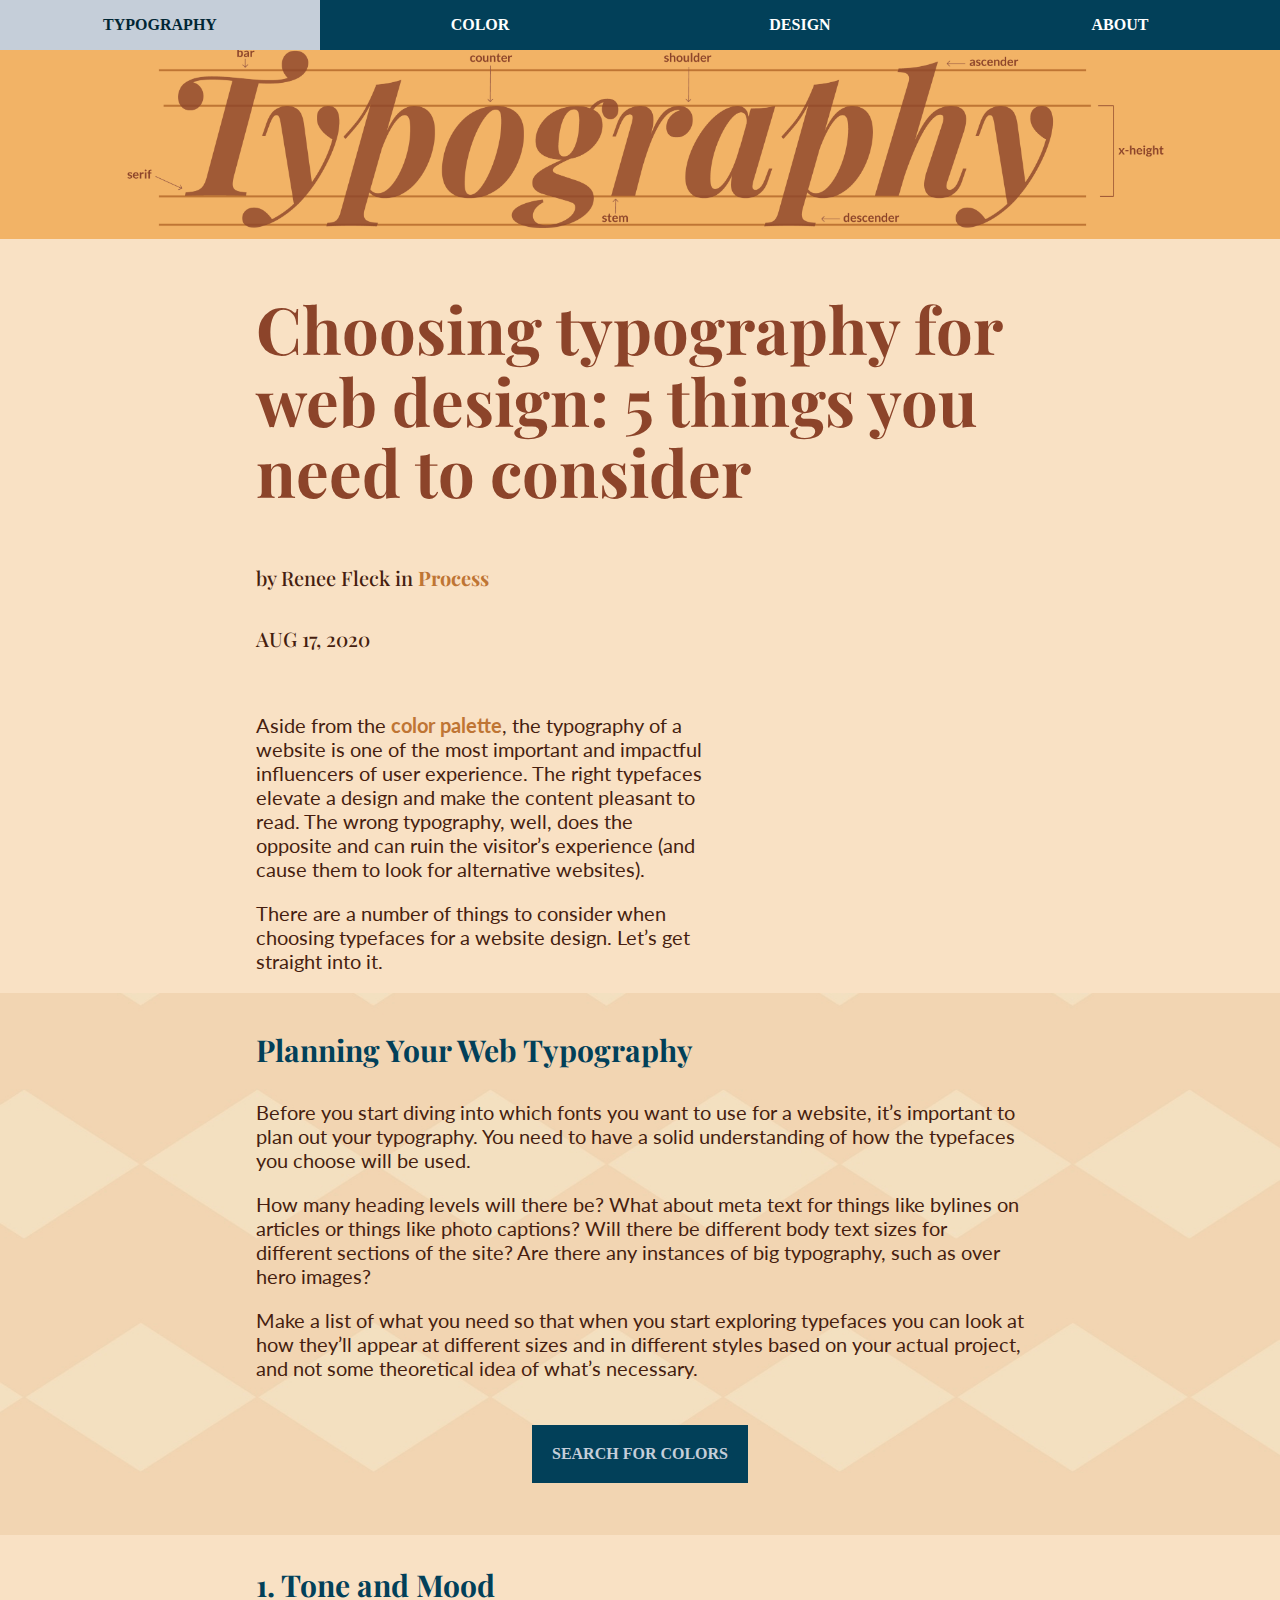
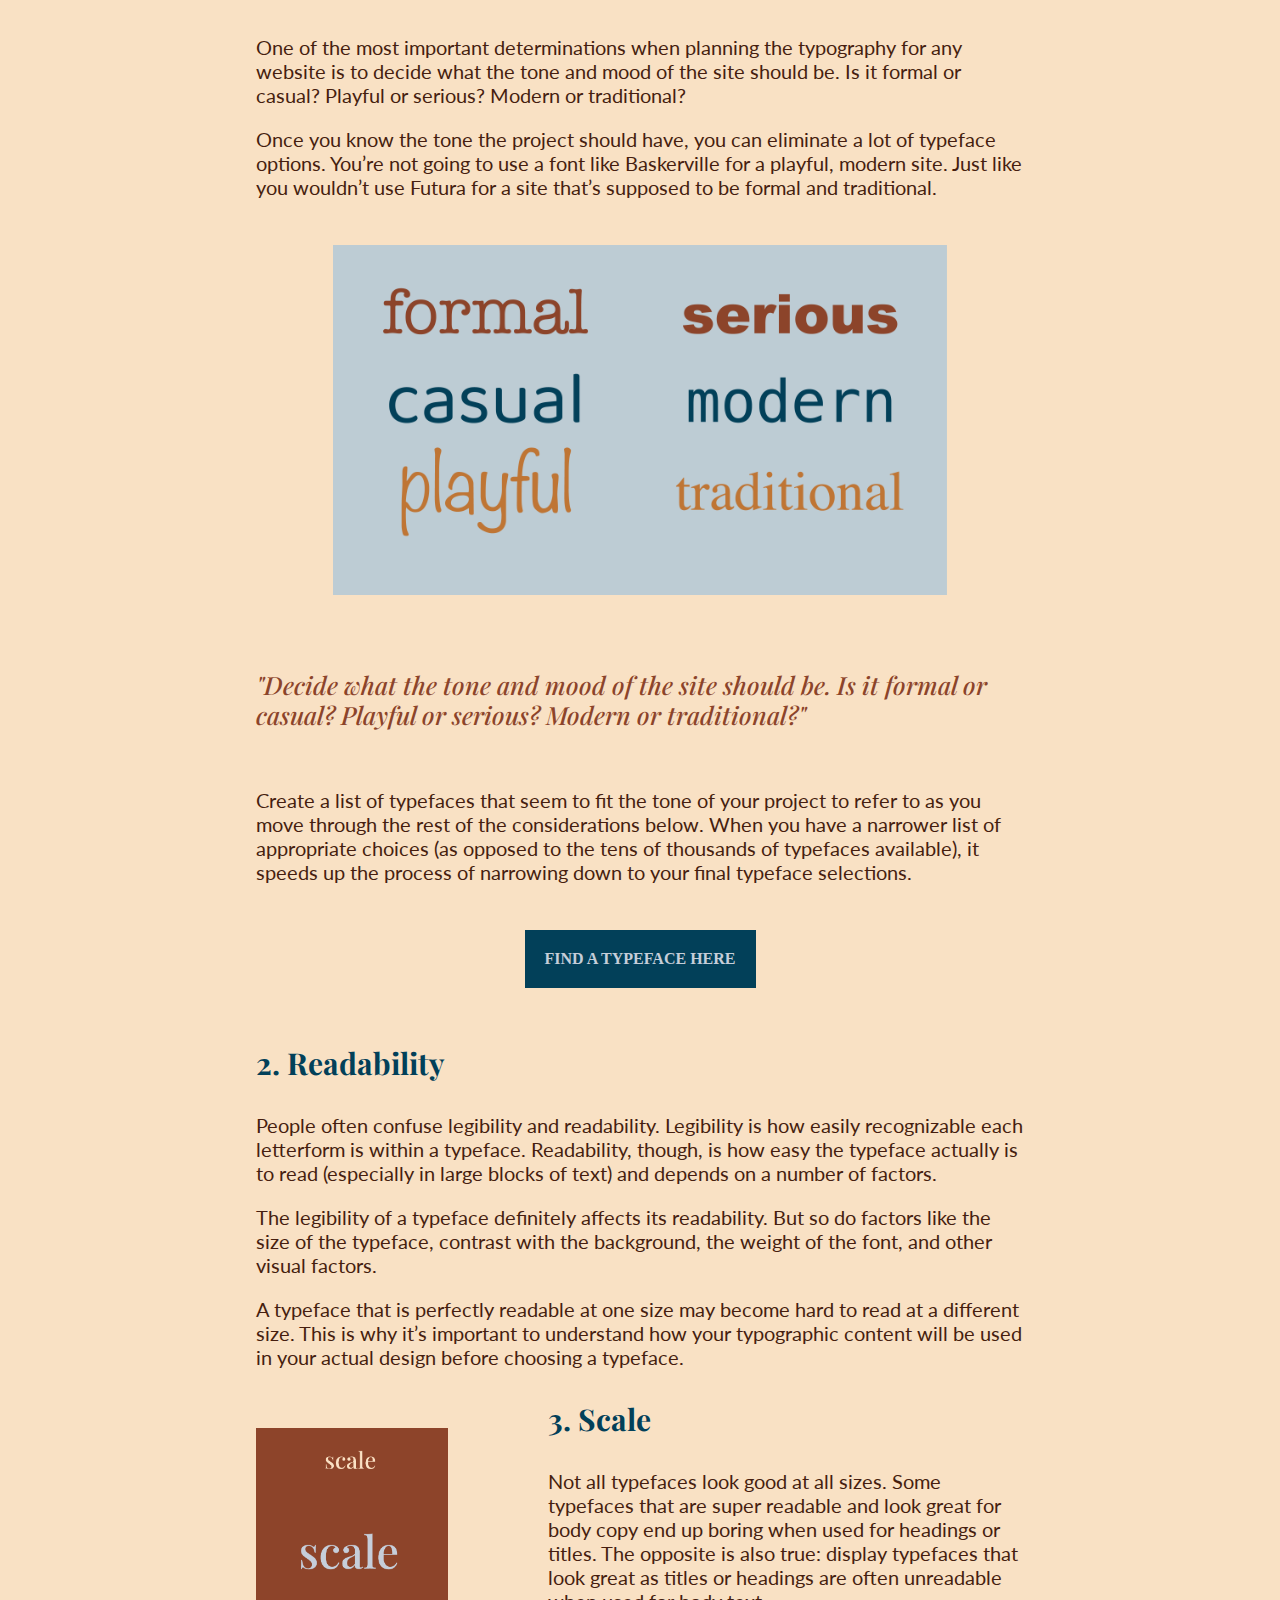
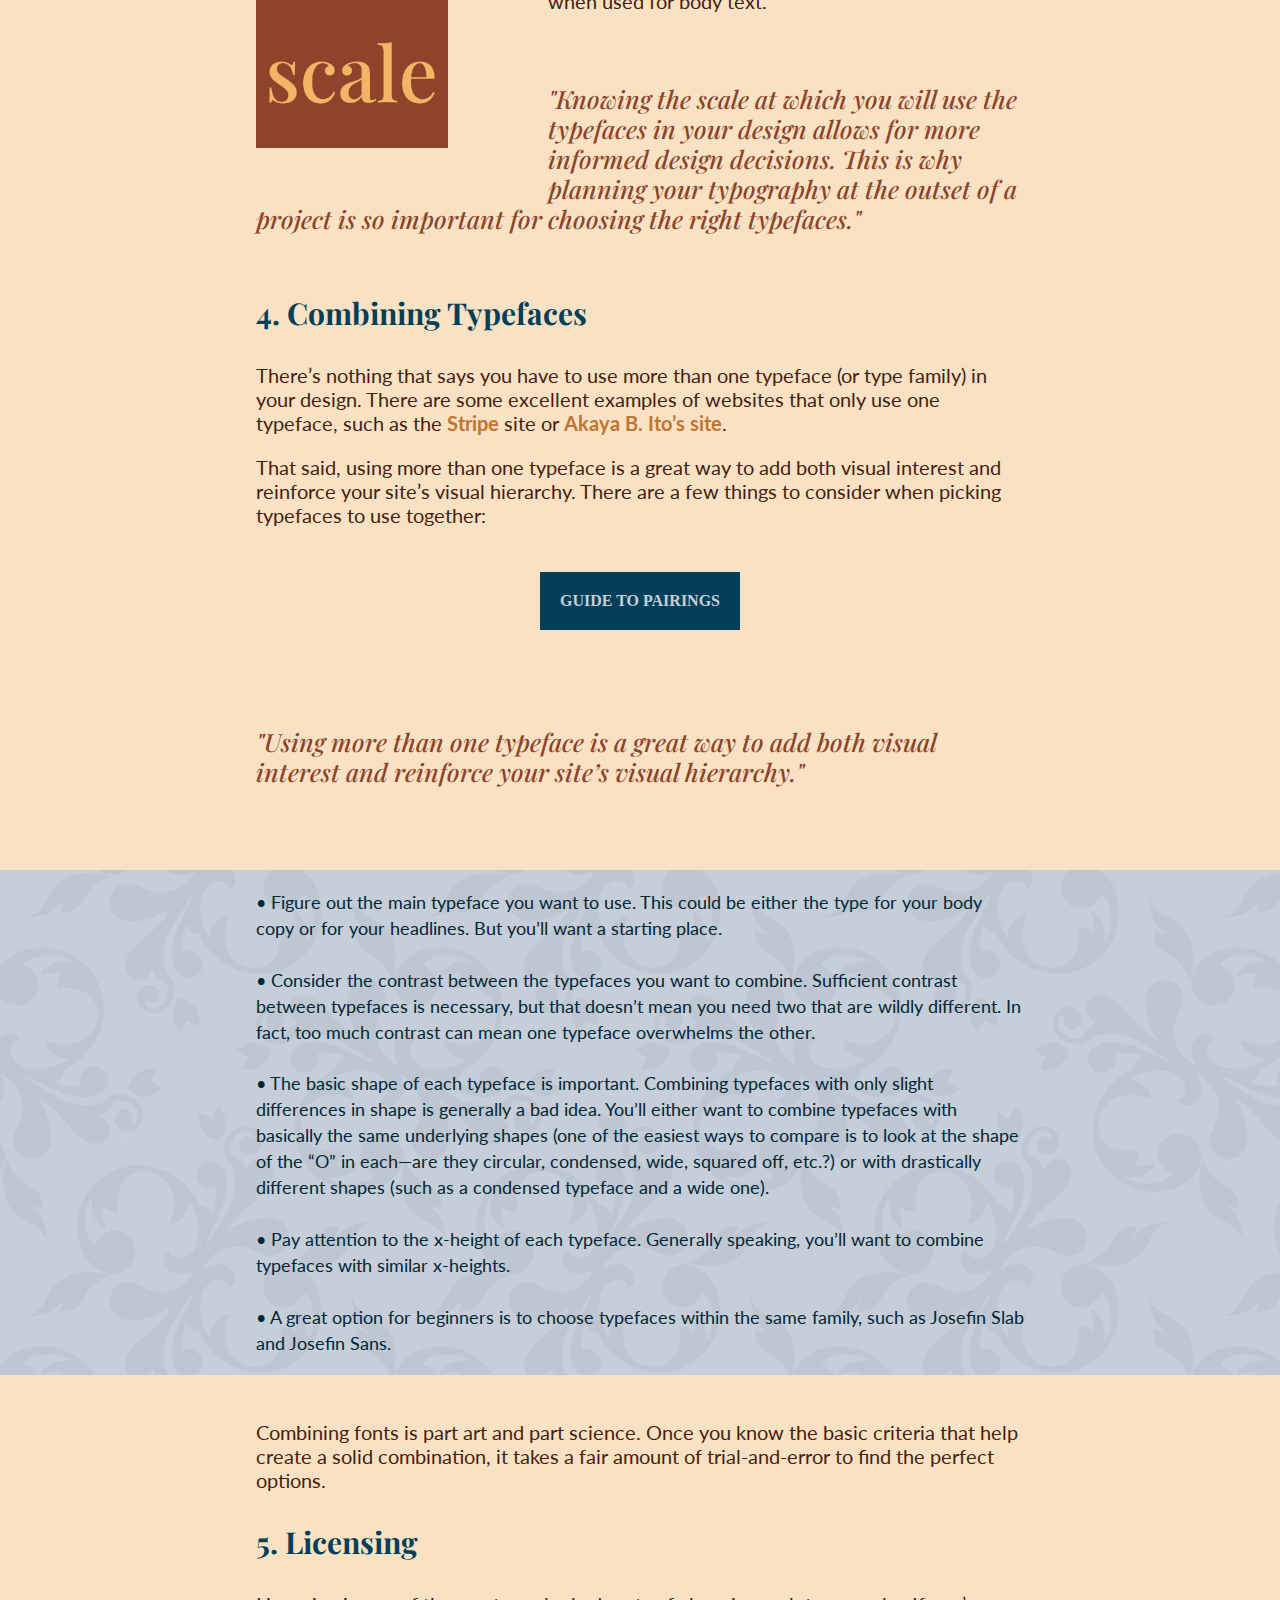
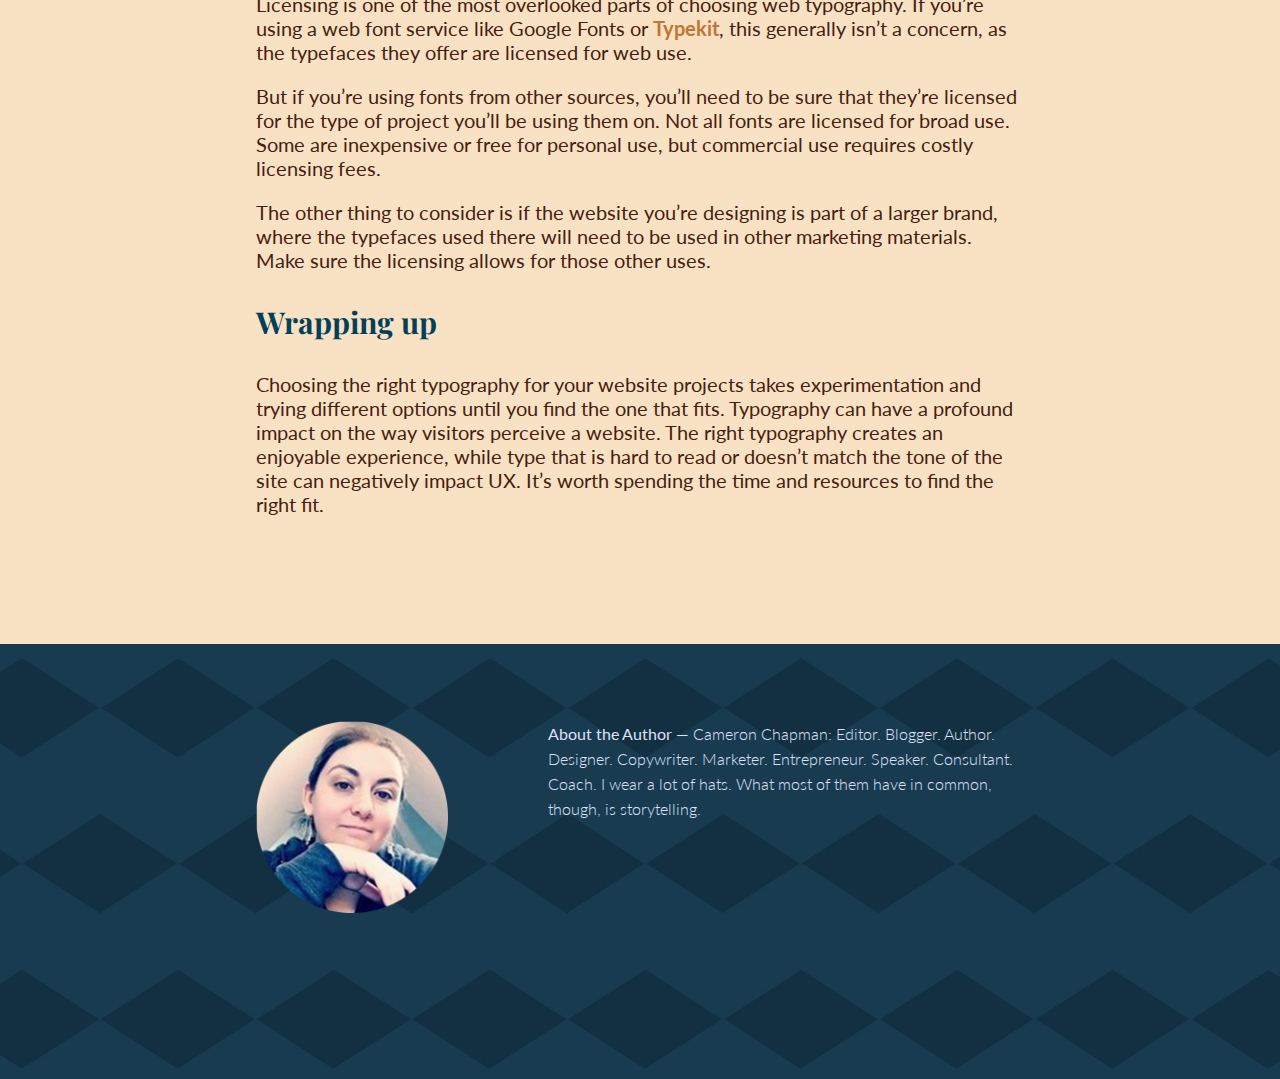
==== commit 3fdfe6b8: "Add files via upload" ====
--- a/index.html
+++ b/index.html
@@ -36,12 +36,15 @@
 	
 	<p>There are a number of things to consider when choosing typefaces for a website design. Let’s get straight into it.</p>
 	
-	<p><div class="button centerwhoop"><a href="https://color.adobe.com/explore" target="_blank">SEARCH FOR COLORS</a></div></p>
+	
 	
 	<div class="background4"> <h3>Planning Your Web Typography</h3>
 	<p>Before you start diving into which fonts you want to use for a website, it’s important to plan out your typography. You need to have a solid understanding of how the typefaces you choose will be used.</p>
 	<p>How many heading levels will there be? What about meta text for things like bylines on articles or things like photo captions? Will there be different body text sizes for different sections of the site? Are there any instances of big typography, such as over hero images?</p>
-	<p>Make a list of what you need so that when you start exploring typefaces you can look at how they’ll appear at different sizes and in different styles based on your actual project, and not some theoretical idea of what’s necessary.</p></div>
+	<p>Make a list of what you need so that when you start exploring typefaces you can look at how they’ll appear at different sizes and in different styles based on your actual project, and not some theoretical idea of what’s necessary.</p>
+	<p><div class="button centerwhoop"><a href="https://color.adobe.com/explore" target="_blank">SEARCH FOR COLORS</a></div></p></div>
+	
+	
 
 	<h3>1. Tone and Mood</h3>
 	
@@ -55,7 +58,7 @@
 	<p><h6>"Decide what the tone and mood of the site should be. Is it formal or casual? Playful or serious? Modern or traditional?"</h6></p>
 	
 	<p>Create a list of typefaces that seem to fit the tone of your project to refer to as you move through the rest of the considerations below. When you have a narrower list of appropriate choices (as opposed to the tens of thousands of typefaces available), it speeds up the process of narrowing down to your final typeface selections.</p>
-	<p><div class="button centerwhoop"><a href="https://fonts.google.com" target="_blank">FIND A TYPEFACE HERE</a></div></p>
+	<p style= "clear: both" ><div class="button centerwhoop"><a href="https://fonts.google.com" target="_blank">FIND A TYPEFACE HERE</a></div></p>
 	
 		<h3> 2. Readability </h3>
 	
@@ -105,19 +108,7 @@
 	
 	<div class= "p2"> <a href="https://www.linkedin.com/in/cameronchapman/" target="_blank"> <img src="person_image.png" width="25%" alt="" class="leftAlign2"/></a><b>About the Author</b> — Cameron Chapman: Editor. Blogger. Author. Designer. Copywriter. Marketer. Entrepreneur. Speaker. Consultant. Coach. I wear a lot of hats. What most of them have in common, though, is storytelling.
 	</div>
-
-	<div class= "referencesbold"><b>References:</b> </div>
-	<div class= "references">Chapman, Cameron. www.linkedin.com/in/cameronchapman/. 
-	Color.Adobe.Com, color.adobe.com/explore. 
-	“Financial Infrastructure to Grow Your Revenue.” Stripe, stripe.com/. 
-	Fleck, Renee. “Choosing Colors for Web Design: A Practical Ui Color Application Guide.” Dribbble, 19 Dec. 2018, dribbble.com/stories/2018/12/19/choosing-colors-for-web-design-a-practical-ui-color-application-guide. 
-	Fleck, Renee. “Choosing Typography for Web Design: 5 Things You Need to Consider.” Dribbble, 17 Aug. 2020, dribbble.com/stories/2020/08/17/choosing-typography-for-web-design. 
-	Google Fonts, Google, fonts.google.com/. 
-	Ito, Ayaka. ayakaito.com/. 
-	“Process.” Stories-the Design Blog by Dribbble, dribbble.com/stories/categories/process. 
-	Search Fonts | Adobe Fonts, fonts.adobe.com/fonts?ref=tk.com. 
-	The Ultimate Guide to Font Pairing — Learn, www.canva.com/learn/the-ultimate-guide-to-font-pairing/. 
-		</div></footer>
+</footer>
 	
 </body>
 </html>
--- a/style.css
+++ b/style.css
@@ -110,7 +110,7 @@
 			padding-top: 1%;
 		}
 
-		a { color: #024059 ; 
+		a { color: #BF7534 ;
 			text-decoration: none;
 			font-weight: bold ;
 			
@@ -126,7 +126,8 @@
 			}
 			
 
-	a:hover { color: #BF7534 ; }
+	a:hover { color: #012634 ; }
+
 	
 	footer {
 		
@@ -136,7 +137,7 @@
 		padding-top: 5%;
 		bottom: 0;
 		overflow: auto;
-		background-image: url("background3.jpg");
+		background-image: url("background32.jpg");
 		background-size: 100%;
 		
 		}
@@ -174,10 +175,10 @@
 	.button a {
 	background-color: #024059;
 	color: #C5CED9;
-	padding-top: 2%;
-	padding-bottom: 2%;
-	padding-left: 2%;
-	padding-right: 2%;
+	padding-top: 20px;
+	padding-bottom: 20px;
+	padding-left: 20px;
+	padding-right: 20px;
 	
 		}
 	.button a:hover {
@@ -220,6 +221,15 @@
 
 
 #typomage{
+	height: auto;
+	margin: auto;
+	align-content: center;
+	padding-top: 3%;
+	
+	}
+
+
+#colormage{
 	height: auto;
 	margin: auto;
 	align-content: center;
@@ -329,6 +339,39 @@
 		font-size: 20px;
 	
 			}
+.paddingbottomsm { 
+		padding-left: 10% ;
+		padding-right: 10% ;
+		padding-bottom: 5%;
+		font-family: "Lato", sans-serif;
+  		font-weight: 400;
+  		font-style: normal;
+		line-height: 21px;
+		font-size: 16px;
+	
+			}
+.paddingbottomverysm { 
+		padding-left: 10% ;
+		padding-right: 10% ;
+		padding-bottom: 1%;
+		font-family: "Lato", sans-serif;
+  		font-weight: 400;
+  		font-style: normal;
+		line-height: 21px;
+		font-size: 16px;
+	
+			}
+.paddingbottomverybig { 
+		padding-left: 20% ;
+		padding-right: 20% ;
+		padding-bottom: 25%;
+		font-family: "Lato", sans-serif;
+  		font-weight: 400;
+  		font-style: normal;
+		line-height: 21px;
+		font-size: 16px;
+	
+			}
 
 .background2{
 	
@@ -353,6 +396,70 @@
 	background-image: url("background4.jpg");
 	background-size: 100%;
 	background-repeat: no-repeat; }
+
+.background6{
+	
+ 
+	padding-top: 0.5%;
+	padding-bottom: 0.5%; 
+	margin-left: 0%;
+	margin-right: 0%;
+	width:100%;
+	background-image: url("background6.jpg");
+	background-size: 100%;
+	background-repeat: no-repeat; }
+
+
+.background8{
+	
+ 
+	padding-top: 0.5%;
+	padding-bottom: 0.5%; 
+	margin-left: 0%;
+	margin-right: 0%;
+	width:100%;
+	background-image: url("background8.jpg");
+	background-size: 100%;
+	background-repeat: no-repeat; }
+
+.background12{
+	
+ 
+	padding-top: 0.5%;
+	padding-bottom: 0.5%; 
+	margin-left: 0%;
+	margin-right: 0%;
+	width:100%;
+	background-image: url("background12.jpg");
+	background-size: 100%;
+	background-repeat: no-repeat; }
+
+
+.background15{
+	
+ 
+	padding-top: 0.5%;
+	padding-bottom: 0.5%; 
+	margin-left: 0%;
+	margin-right: 0%;
+	width:100%;
+	background-image: url("background15.jpg");
+	background-size: 100%;
+	background-repeat: no-repeat; }
+
+.background11{
+	
+  
+	padding-top: 0.5%;
+	padding-bottom: 0.5%; 
+	margin-left: 0%;
+	margin-right: 0%;
+	width:100%;
+	background-image: url("background11.jpg");
+	background-size: 100%;
+	background-repeat: no-repeat; }
+
+
 
 ul.topnav {
   list-style-type: none;
@@ -366,7 +473,8 @@
 
 }
 
-ul.topnav li {float: left;}
+ul.topnav li {float: left;
+width: 25%;}
 
 ul.topnav li a {
   display: block;
@@ -374,11 +482,14 @@
   text-align: center;
   padding: 16px 55px;
   text-decoration: none;
+	
+	
 }
 
 ul.topnav li a:hover:not(.active) {background-color:#012634 ;}
 
-ul.topnav li a.active {background-color: #C5CED9;}
+ul.topnav li a.active {background-color: #C5CED9;
+color:#012634;}
 
 ul.topnav li.right {float: right;}
 
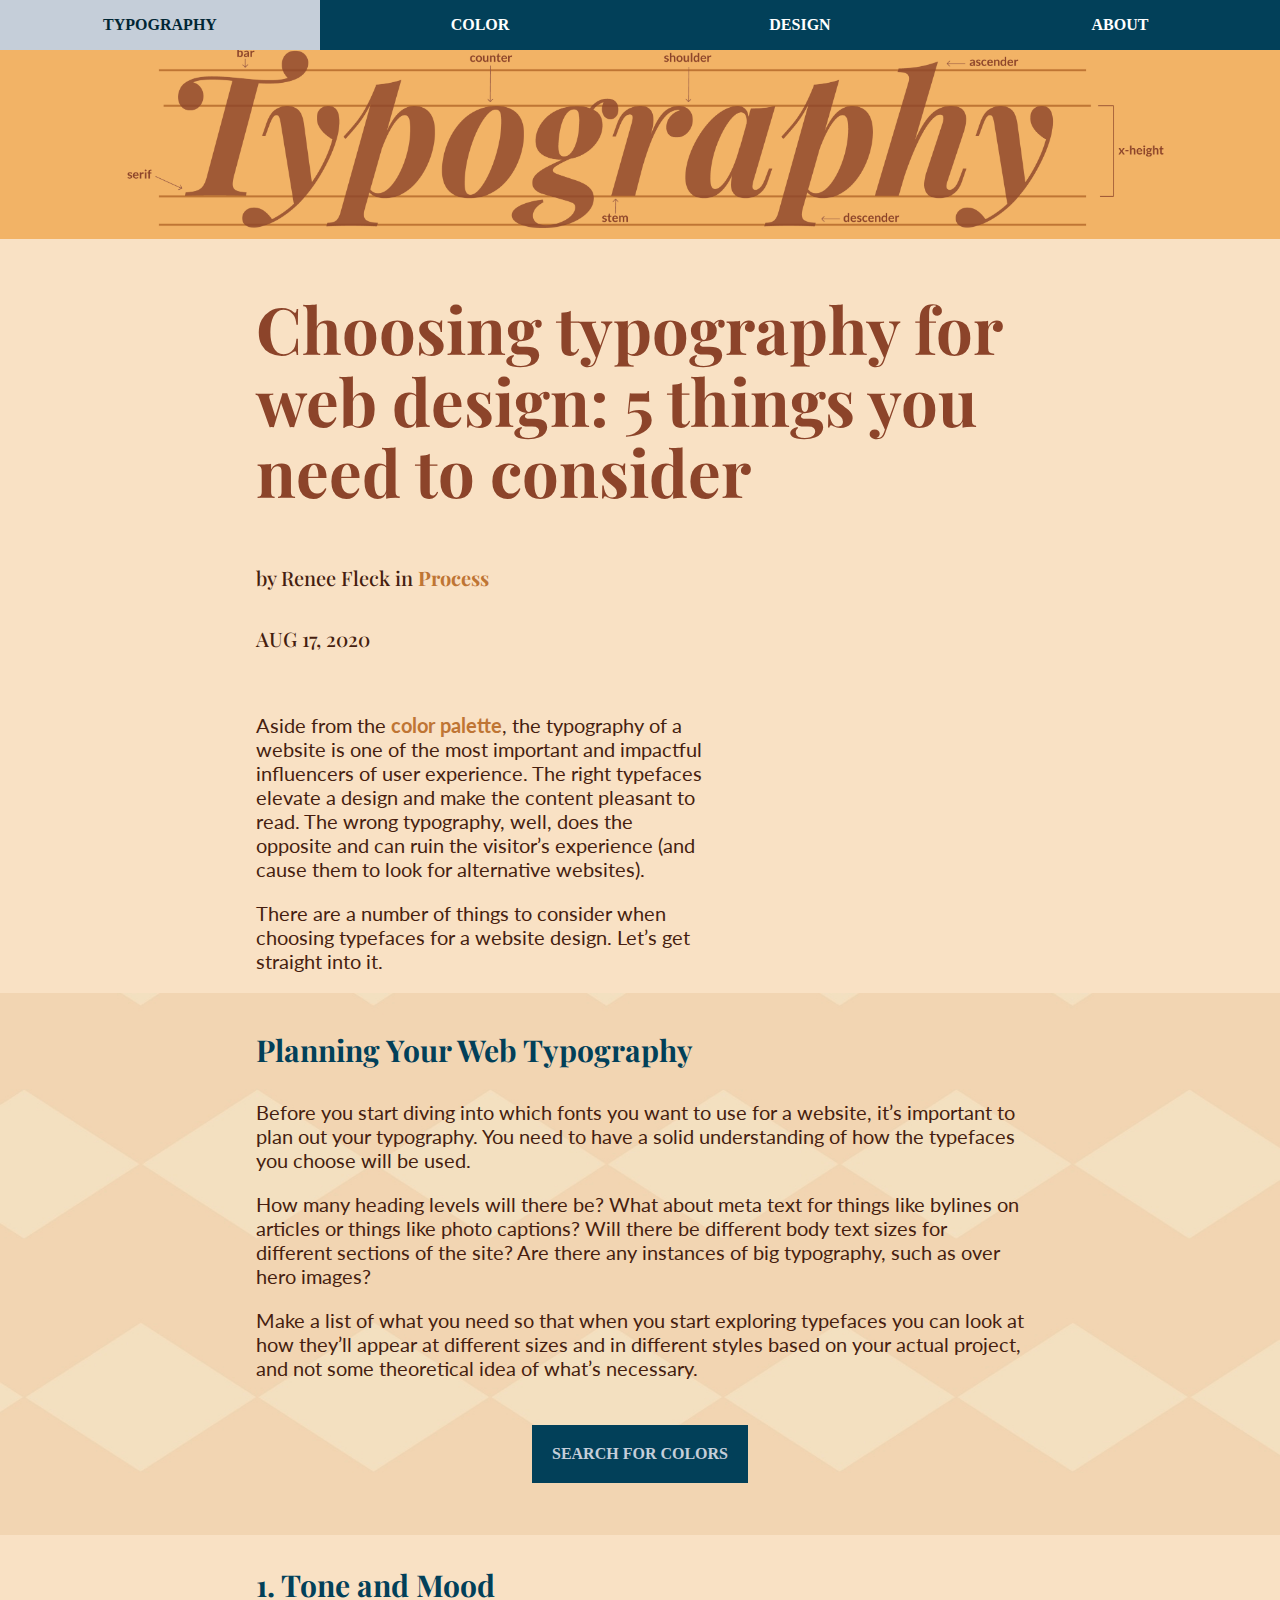
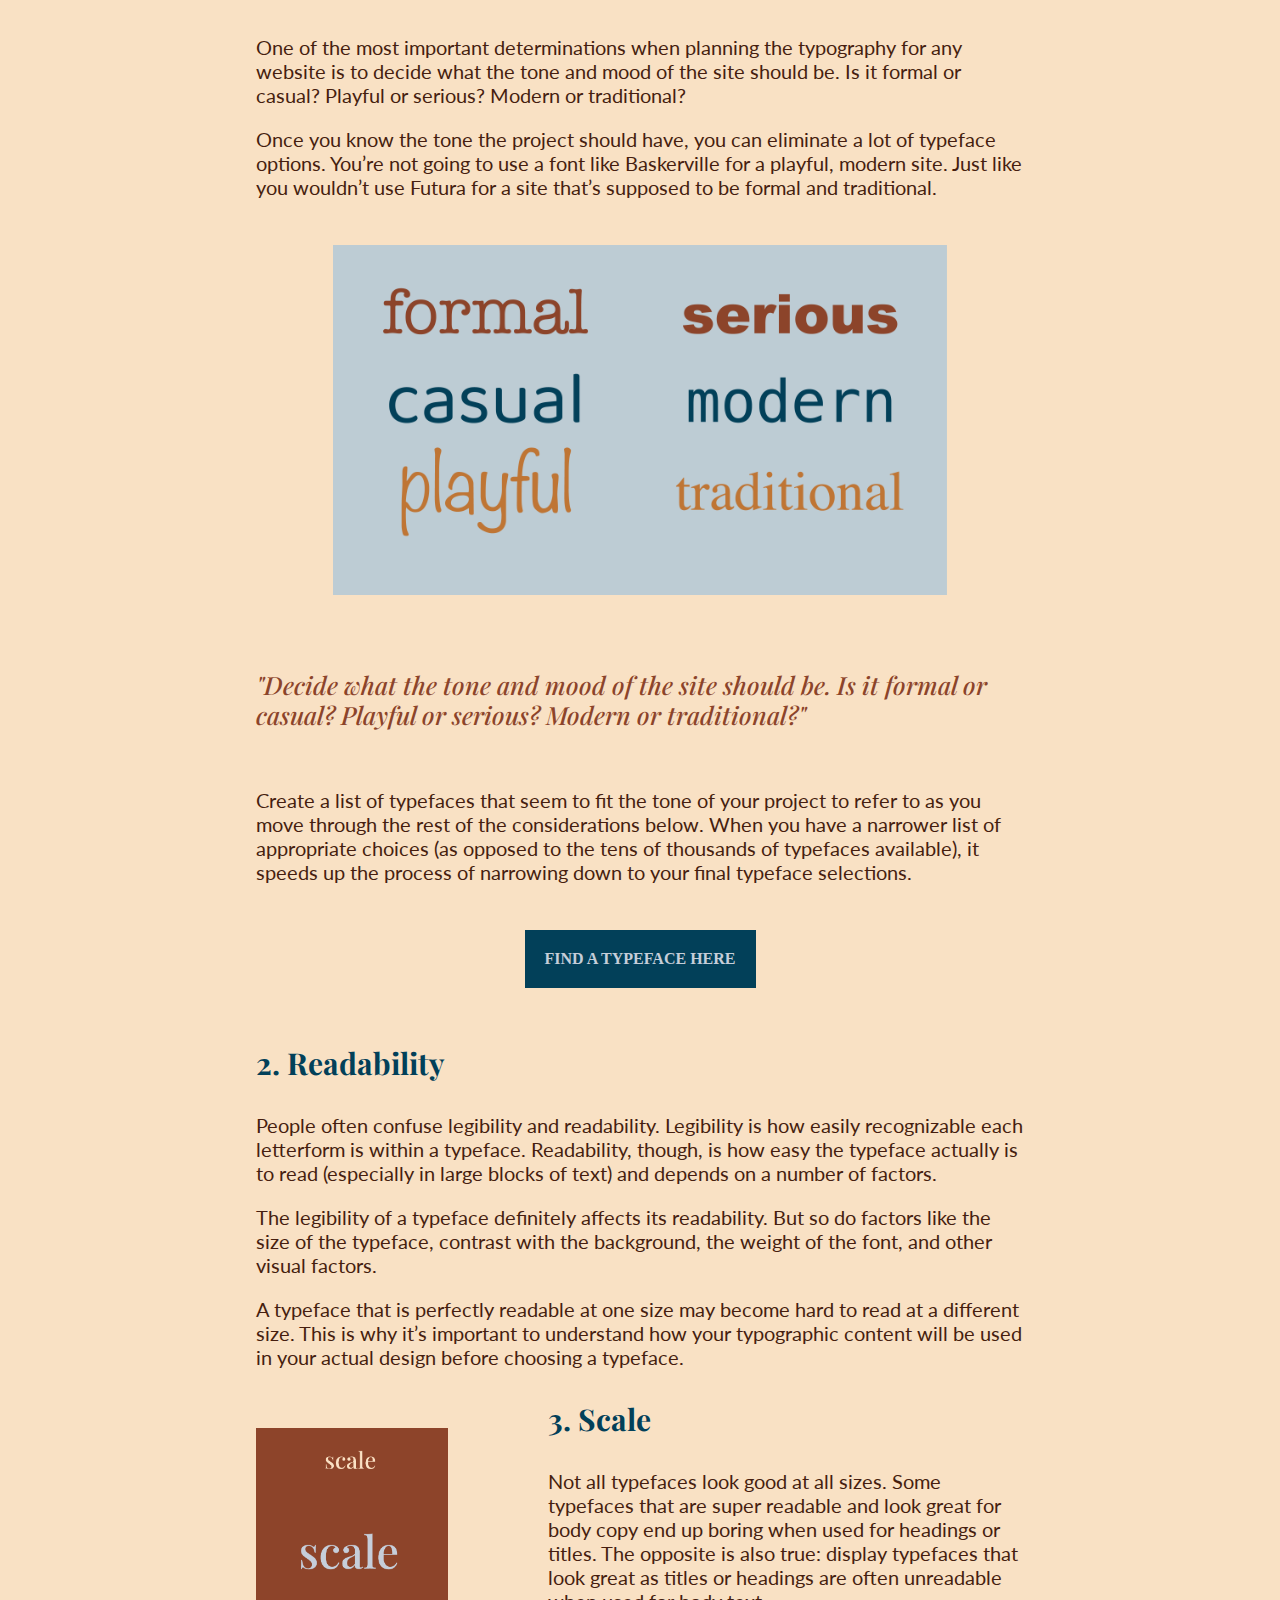
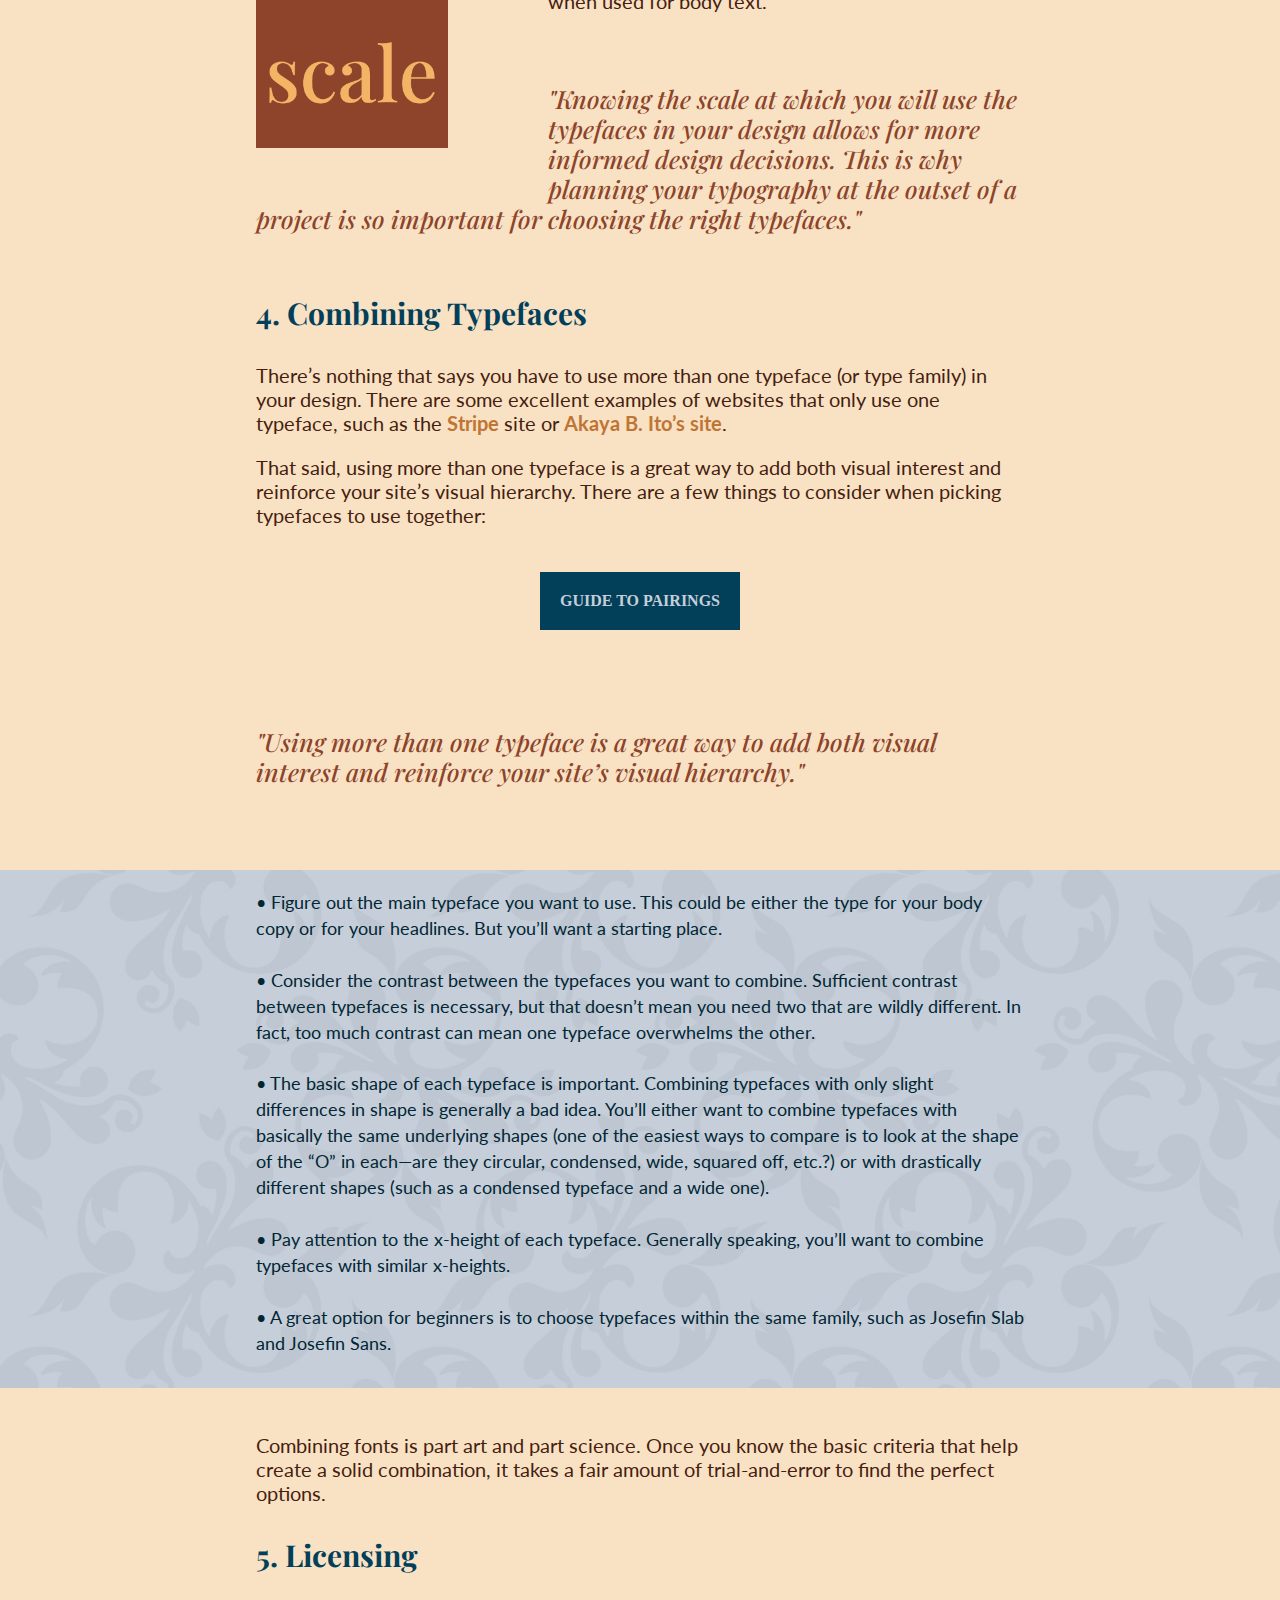
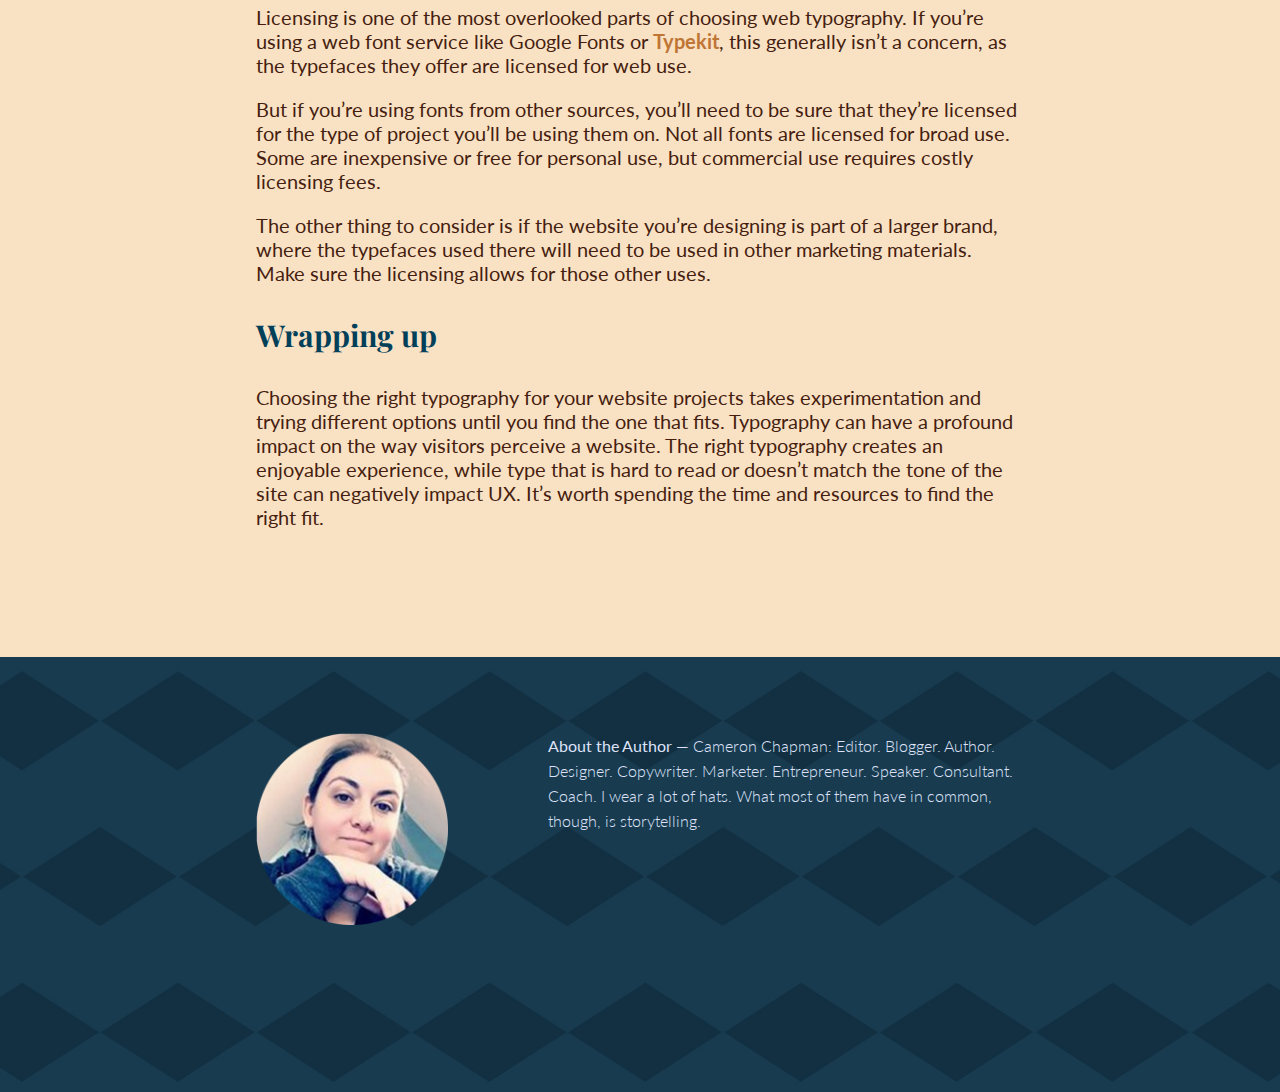
==== commit d9db9f45: "Add files via upload" ====
--- a/index.html
+++ b/index.html
@@ -81,14 +81,15 @@
 	<p><h6>"Using more than one typeface is a great way to add both visual interest and reinforce your site’s visual hierarchy."</h6></p>
 
 	<h7> <div class="background2"> 
-		<div class="p3"> • Figure out the main typeface you want to use. This could be either the type for your body copy or for your headlines. But you’ll want a starting place. </div>
-		<div class="p3">• Consider the contrast between the typefaces you want to combine. Sufficient contrast between typefaces is necessary, but that doesn’t mean you need two that are wildly different. In fact, too much contrast can mean one typeface overwhelms the other. </div>
+		<div class="paddingtopverysm"></div>
+		<div class="p3"> • Figure out the main typeface you want to use. This could be either the type for your body copy or for your headlines. But you’ll want a starting place.</div>
+		<div class="p3">• Consider the contrast between the typefaces you want to combine. Sufficient contrast between typefaces is necessary, but that doesn’t mean you need two that are wildly different. In fact, too much contrast can mean one typeface overwhelms the other.</div>
 
-		<div class="p3">• The basic shape of each typeface is important. Combining typefaces with only slight differences in shape is generally a bad idea. You’ll either want to combine typefaces with basically the same underlying shapes (one of the easiest ways to compare is to look at the shape of the “O” in each—are they circular, condensed, wide, squared off, etc.?) or with drastically different shapes (such as a condensed typeface and a wide one). </div>
+		<div class="p3">• The basic shape of each typeface is important. Combining typefaces with only slight differences in shape is generally a bad idea. You’ll either want to combine typefaces with basically the same underlying shapes (one of the easiest ways to compare is to look at the shape of the “O” in each—are they circular, condensed, wide, squared off, etc.?) or with drastically different shapes (such as a condensed typeface and a wide one).</div>
 
 		<div class="p3">• Pay attention to the x-height of each typeface. Generally speaking, you’ll want to combine typefaces with similar x-heights. </div>
 
-		<div class="p3">• A great option for beginners is to choose typefaces within the same family, such as Josefin Slab and Josefin Sans.</div> </div> </h7>
+		<div class="p3">• A great option for beginners is to choose typefaces within the same family, such as Josefin Slab and Josefin Sans.</div><div class="paddingbottomverysm"></div></div> </h7>
 	
 	<p>Combining fonts is part art and part science. Once you know the basic criteria that help create a solid combination, it takes a fair amount of trial-and-error to find the perfect options.</p>
 	
@@ -99,7 +100,7 @@
 
 	<p>The other thing to consider is if the website you’re designing is part of a larger brand, where the typefaces used there will need to be used in other marketing materials. Make sure the licensing allows for those other uses.</p>
 
-	<h3>Wrapping up</h3>
+<h3>Wrapping up</h3>
 	<div class="paddingbottom"> Choosing the right typography for your website projects takes experimentation and trying different options until you find the one that fits. Typography can have a profound impact on the way visitors perceive a website. The right typography creates an enjoyable experience, while type that is hard to read or doesn’t match the tone of the site can negatively impact UX. It’s worth spending the time and resources to find the right fit. </div>
 	
 	
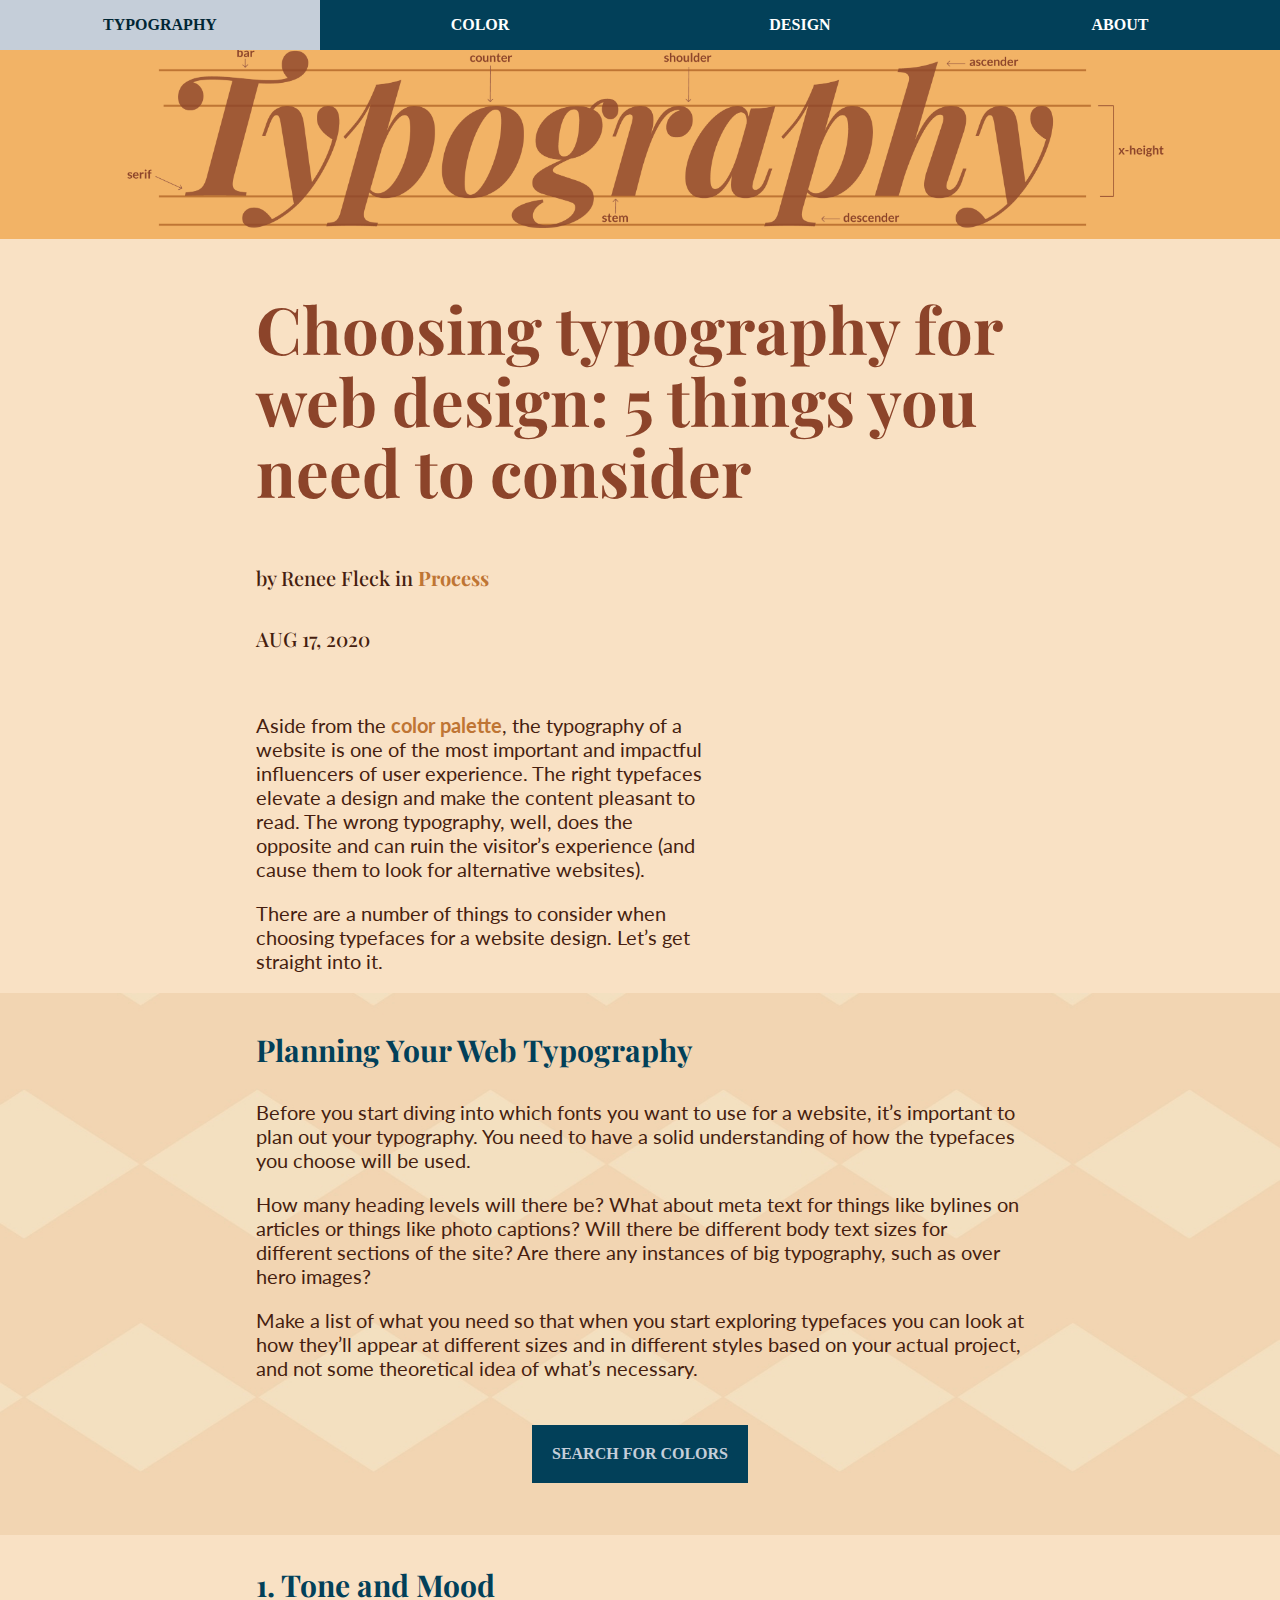
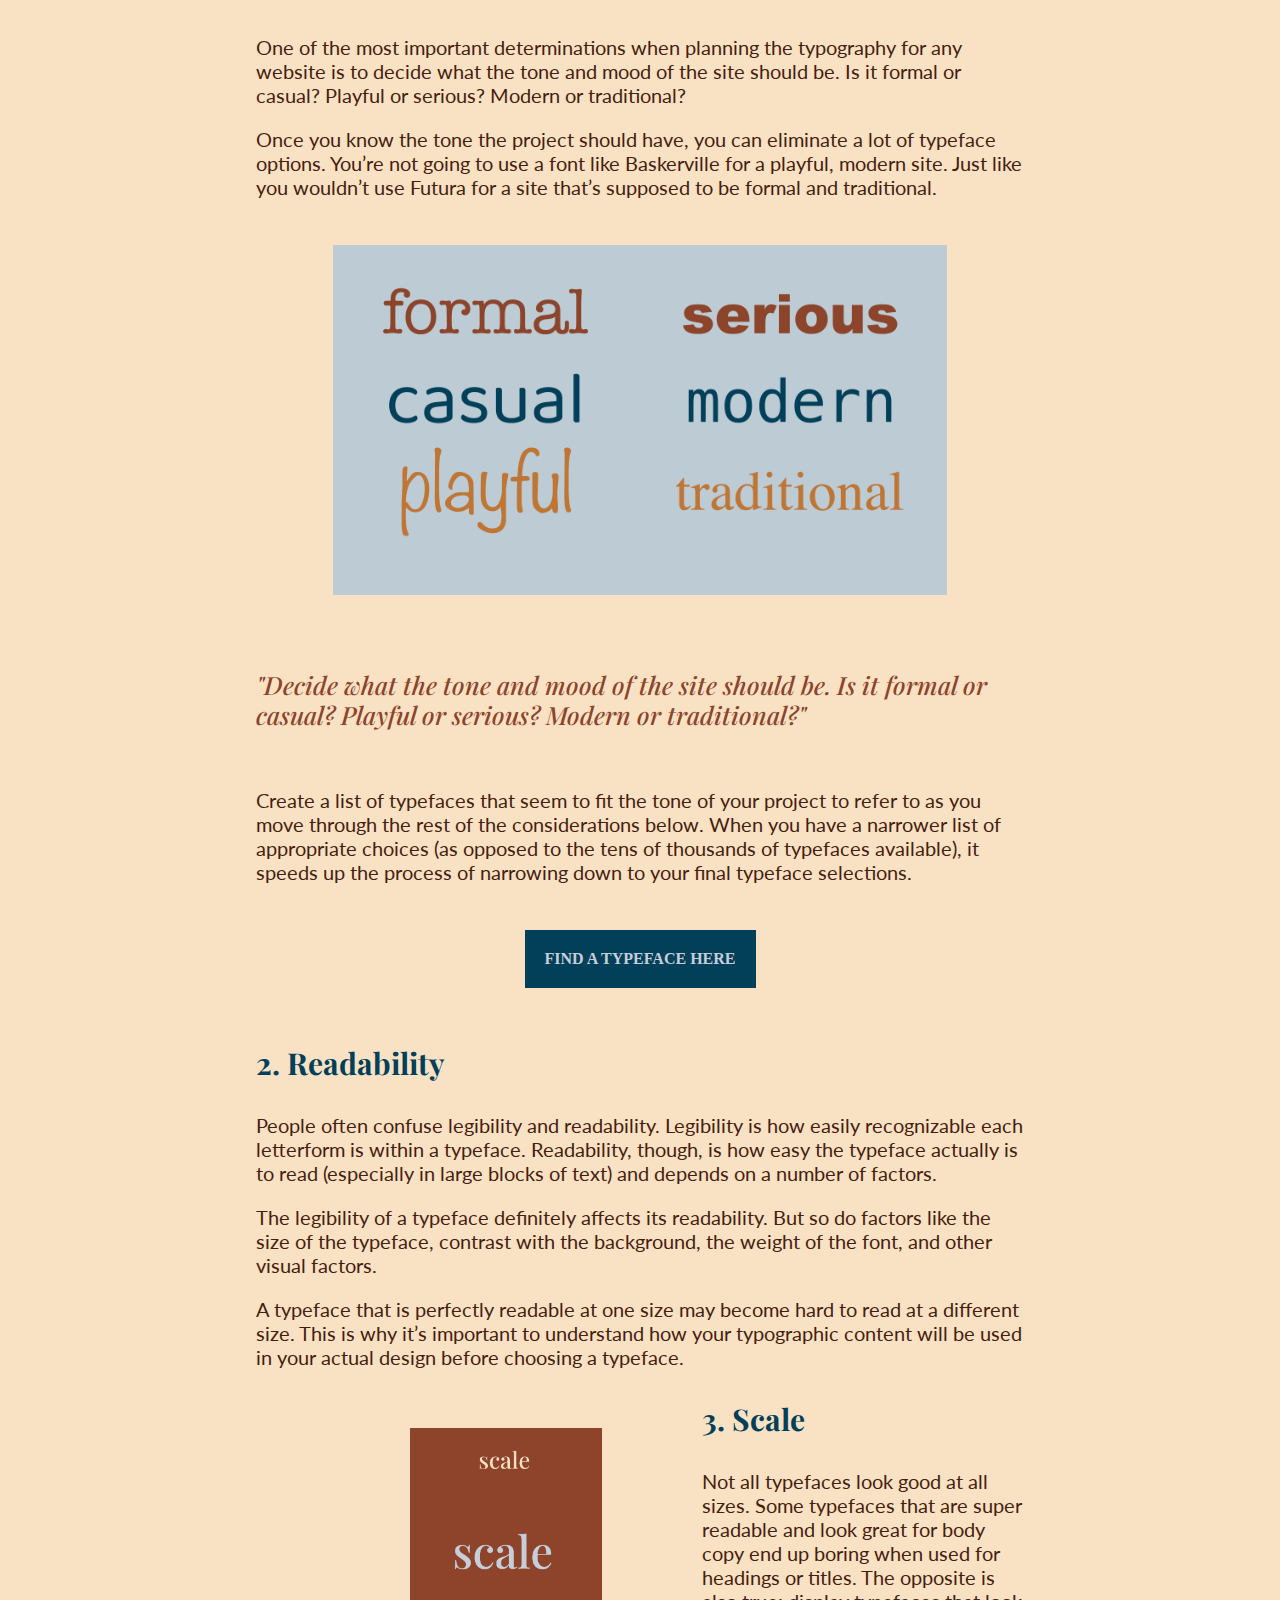
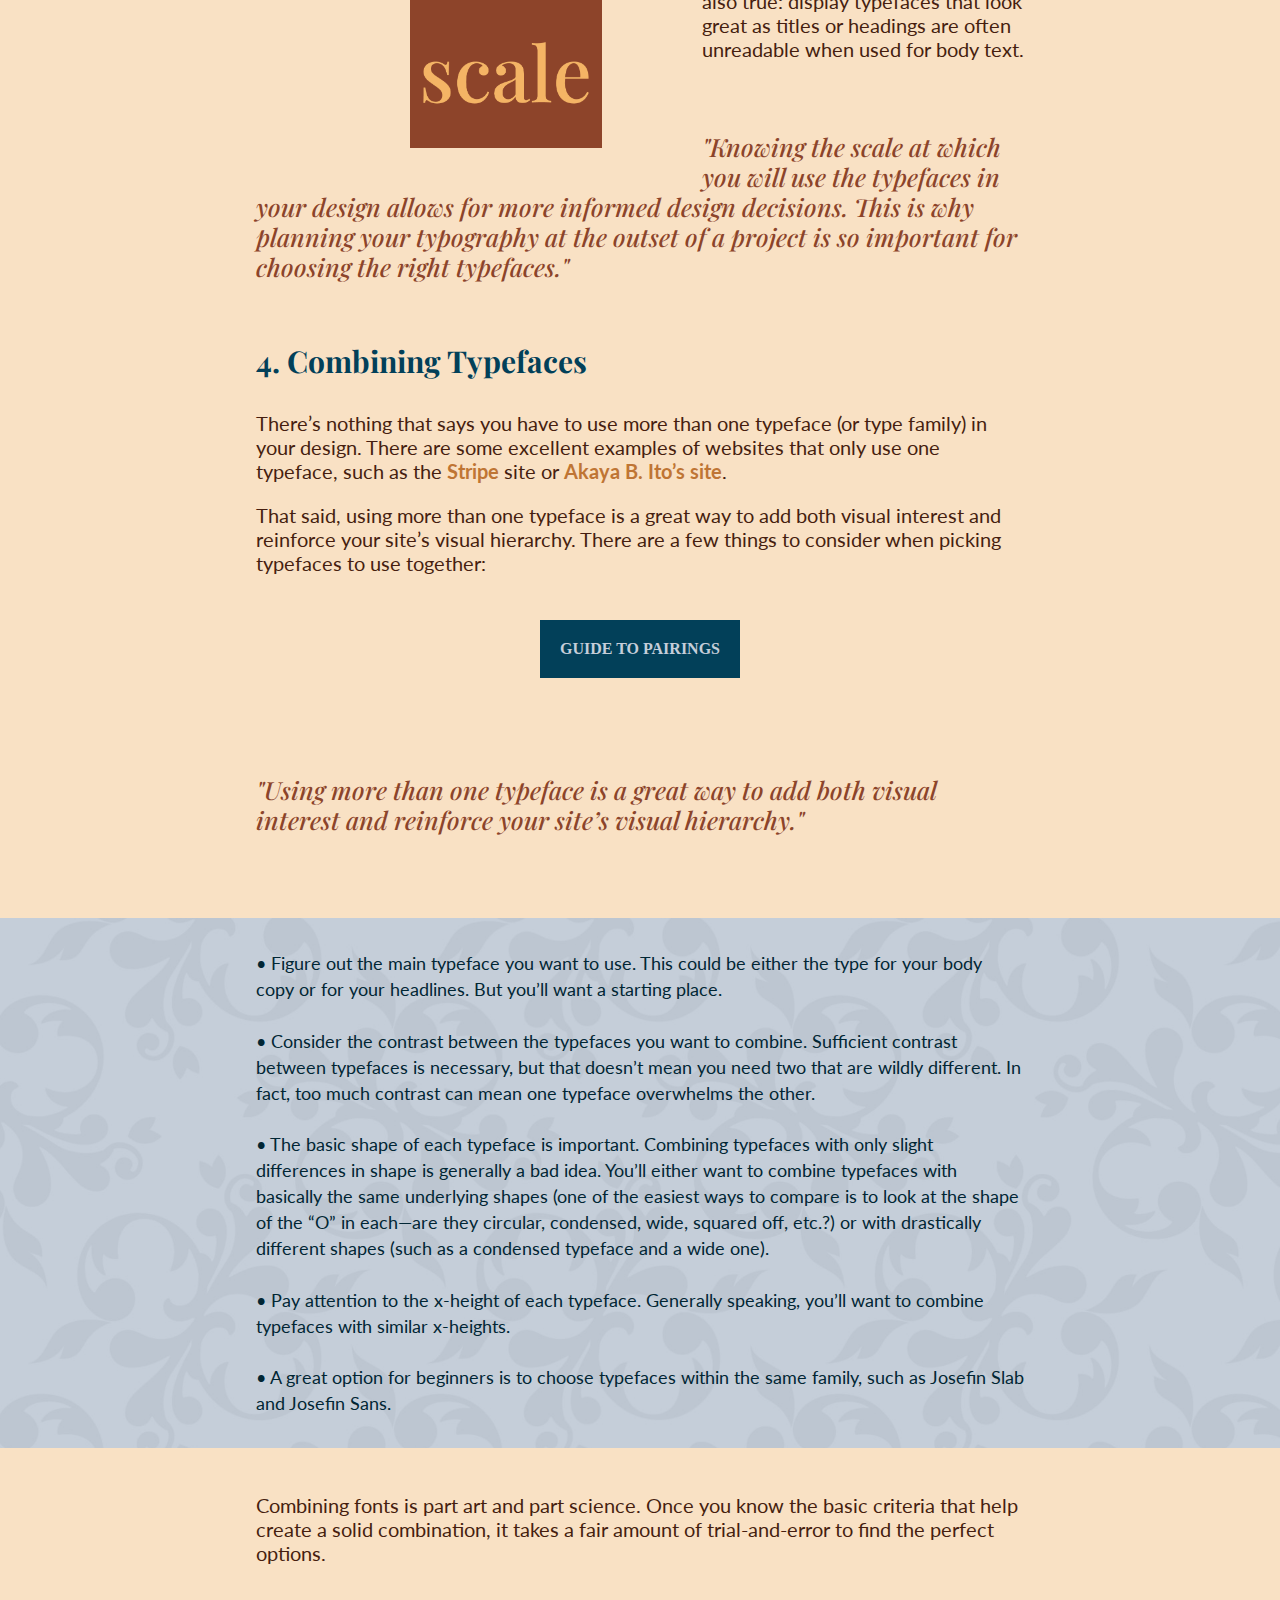
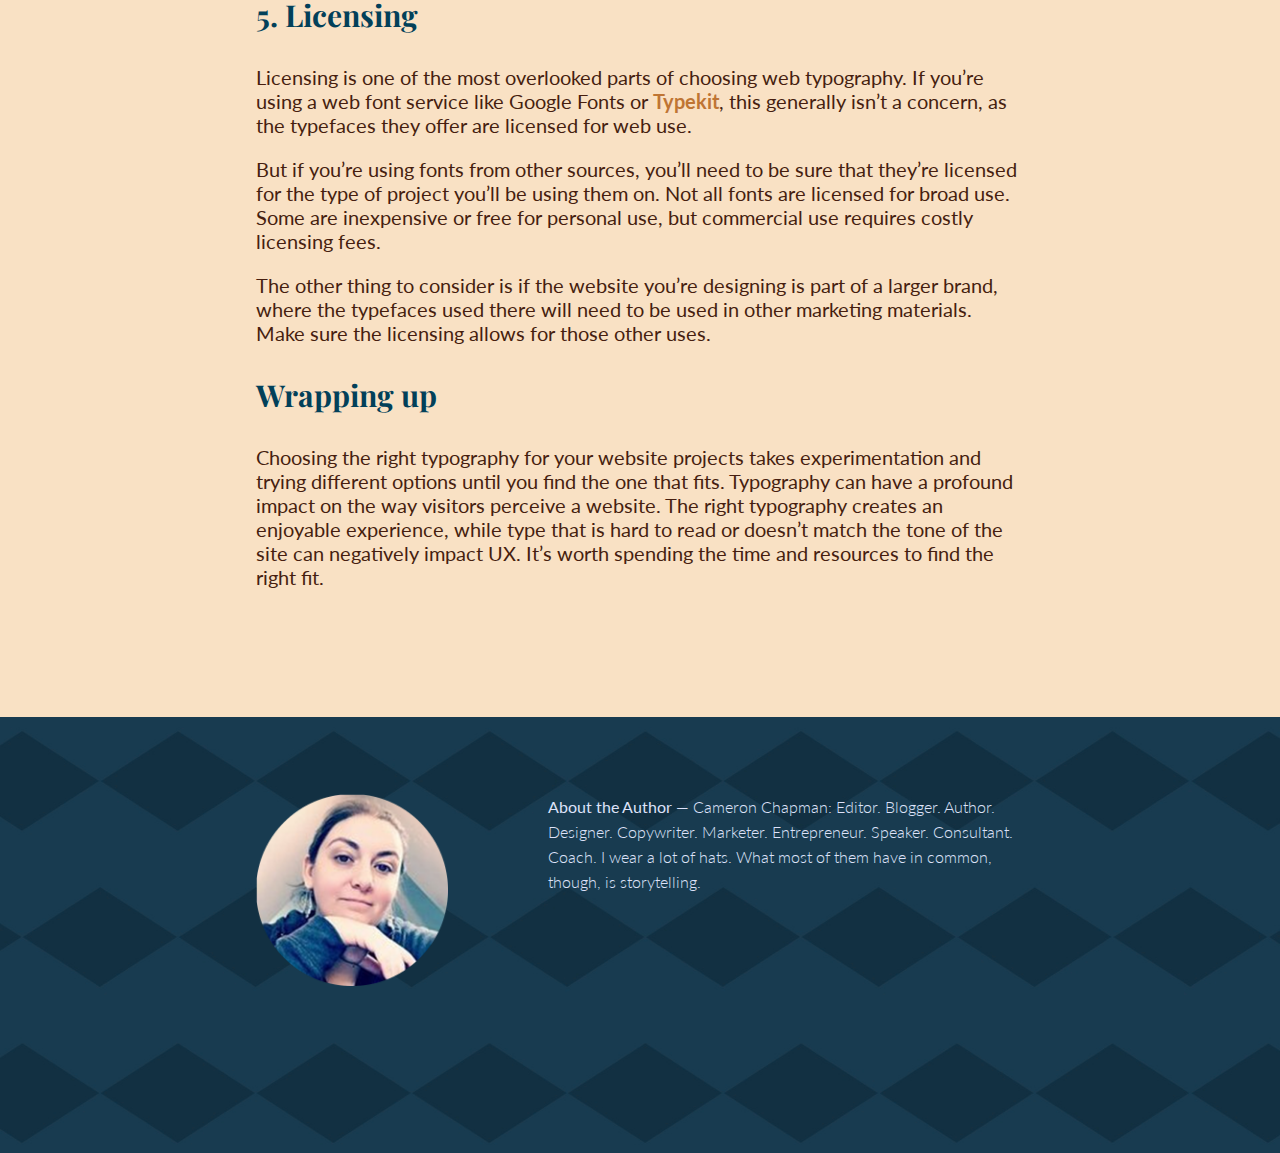
==== commit c676c77c: "Add files via upload" ====
--- a/index.html
+++ b/index.html
@@ -101,7 +101,7 @@
 	<p>The other thing to consider is if the website you’re designing is part of a larger brand, where the typefaces used there will need to be used in other marketing materials. Make sure the licensing allows for those other uses.</p>
 
 <h3>Wrapping up</h3>
-	<div class="paddingbottom"> Choosing the right typography for your website projects takes experimentation and trying different options until you find the one that fits. Typography can have a profound impact on the way visitors perceive a website. The right typography creates an enjoyable experience, while type that is hard to read or doesn’t match the tone of the site can negatively impact UX. It’s worth spending the time and resources to find the right fit. </div>
+	<div class="sopaddingdone"> Choosing the right typography for your website projects takes experimentation and trying different options until you find the one that fits. Typography can have a profound impact on the way visitors perceive a website. The right typography creates an enjoyable experience, while type that is hard to read or doesn’t match the tone of the site can negatively impact UX. It’s worth spending the time and resources to find the right fit. </div>
 	
 	
 
--- a/style.css
+++ b/style.css
@@ -210,6 +210,7 @@
 	padding-right: 100px;
 	padding-top: 5%;
 	padding-bottom: 5%;
+	padding-left: 20%;
 	overflow: auto;
 }
 .leftAlign2 {
@@ -252,6 +253,17 @@
 	background-position: 0% 20%;
 	background-repeat: no-repeat;
  	}
+.sweater{
+	
+	width: 100%;
+	height: 140px;
+	padding-top: 1%;
+	opacity: 100%;
+	background-image: url("coffeetime.gif");
+	background-size: 100%;
+	background-position: 0% 0%;
+	background-repeat: no-repeat;
+ 	}
 
 .pretty{
 	column-count: 2;
@@ -320,7 +332,7 @@
 .referencesbold { 
 	padding-left: 20% ;
 	padding-right: 20%;
-	padding-top: 15% ;
+	padding-top: 1% ;
 	font-family: "Lato", sans-serif;
   	font-weight: 200;
   	font-style: normal;
@@ -339,6 +351,32 @@
 		font-size: 20px;
 	
 			}
+.sopaddingdone { 
+		padding-left: 20% ;
+		padding-right: 20% ;
+		padding-bottom: 10%;
+		font-family: "Lato", sans-serif;
+  		font-weight: 400;
+  		font-style: normal;
+		line-height: 24px;
+		font-size: 20px;
+	
+			}
+.paddingtopsm { 
+		padding-left: 10% ;
+		padding-right: 10% ;
+		padding-top: 5%;
+		line-height: 21px;
+		font-size: 16px;
+		}
+.paddingtopverysm { 
+		padding-left: 10% ;
+		padding-right: 10% ;
+		padding-top: 1%;
+		line-height: 21px;
+		font-size: 16px;
+		}
+
 .paddingbottomsm { 
 		padding-left: 10% ;
 		padding-right: 10% ;
@@ -364,7 +402,7 @@
 .paddingbottomverybig { 
 		padding-left: 20% ;
 		padding-right: 20% ;
-		padding-bottom: 25%;
+		padding-bottom: 20%;
 		font-family: "Lato", sans-serif;
   		font-weight: 400;
   		font-style: normal;
@@ -372,6 +410,14 @@
 		font-size: 16px;
 	
 			}
+.paddingbottomnorm { 
+		padding-left: 10% ;
+		padding-right: 10% ;
+		padding-bottom: 10%;
+		line-height: 21px;
+		font-size: 16px;
+		}
+
 
 .background2{
 	
@@ -381,6 +427,7 @@
 	margin-left: 0%;
 	margin-right: 0%;
 	width:100%;
+	height:auto;
 	background-image: url("background2.jpg");
 	background-size: 100%;
 	background-repeat: no-repeat; }
@@ -393,6 +440,7 @@
 	margin-left: 0%;
 	margin-right: 0%;
 	width:100%;
+	height:auto;
 	background-image: url("background4.jpg");
 	background-size: 100%;
 	background-repeat: no-repeat; }
@@ -405,6 +453,7 @@
 	margin-left: 0%;
 	margin-right: 0%;
 	width:100%;
+	height:auto;
 	background-image: url("background6.jpg");
 	background-size: 100%;
 	background-repeat: no-repeat; }
@@ -418,6 +467,7 @@
 	margin-left: 0%;
 	margin-right: 0%;
 	width:100%;
+	height:auto;
 	background-image: url("background8.jpg");
 	background-size: 100%;
 	background-repeat: no-repeat; }
@@ -430,6 +480,7 @@
 	margin-left: 0%;
 	margin-right: 0%;
 	width:100%;
+	height:auto;
 	background-image: url("background12.jpg");
 	background-size: 100%;
 	background-repeat: no-repeat; }
@@ -443,6 +494,7 @@
 	margin-left: 0%;
 	margin-right: 0%;
 	width:100%;
+	height:auto;
 	background-image: url("background15.jpg");
 	background-size: 100%;
 	background-repeat: no-repeat; }
@@ -455,6 +507,7 @@
 	margin-left: 0%;
 	margin-right: 0%;
 	width:100%;
+	height:auto;
 	background-image: url("background11.jpg");
 	background-size: 100%;
 	background-repeat: no-repeat; }
